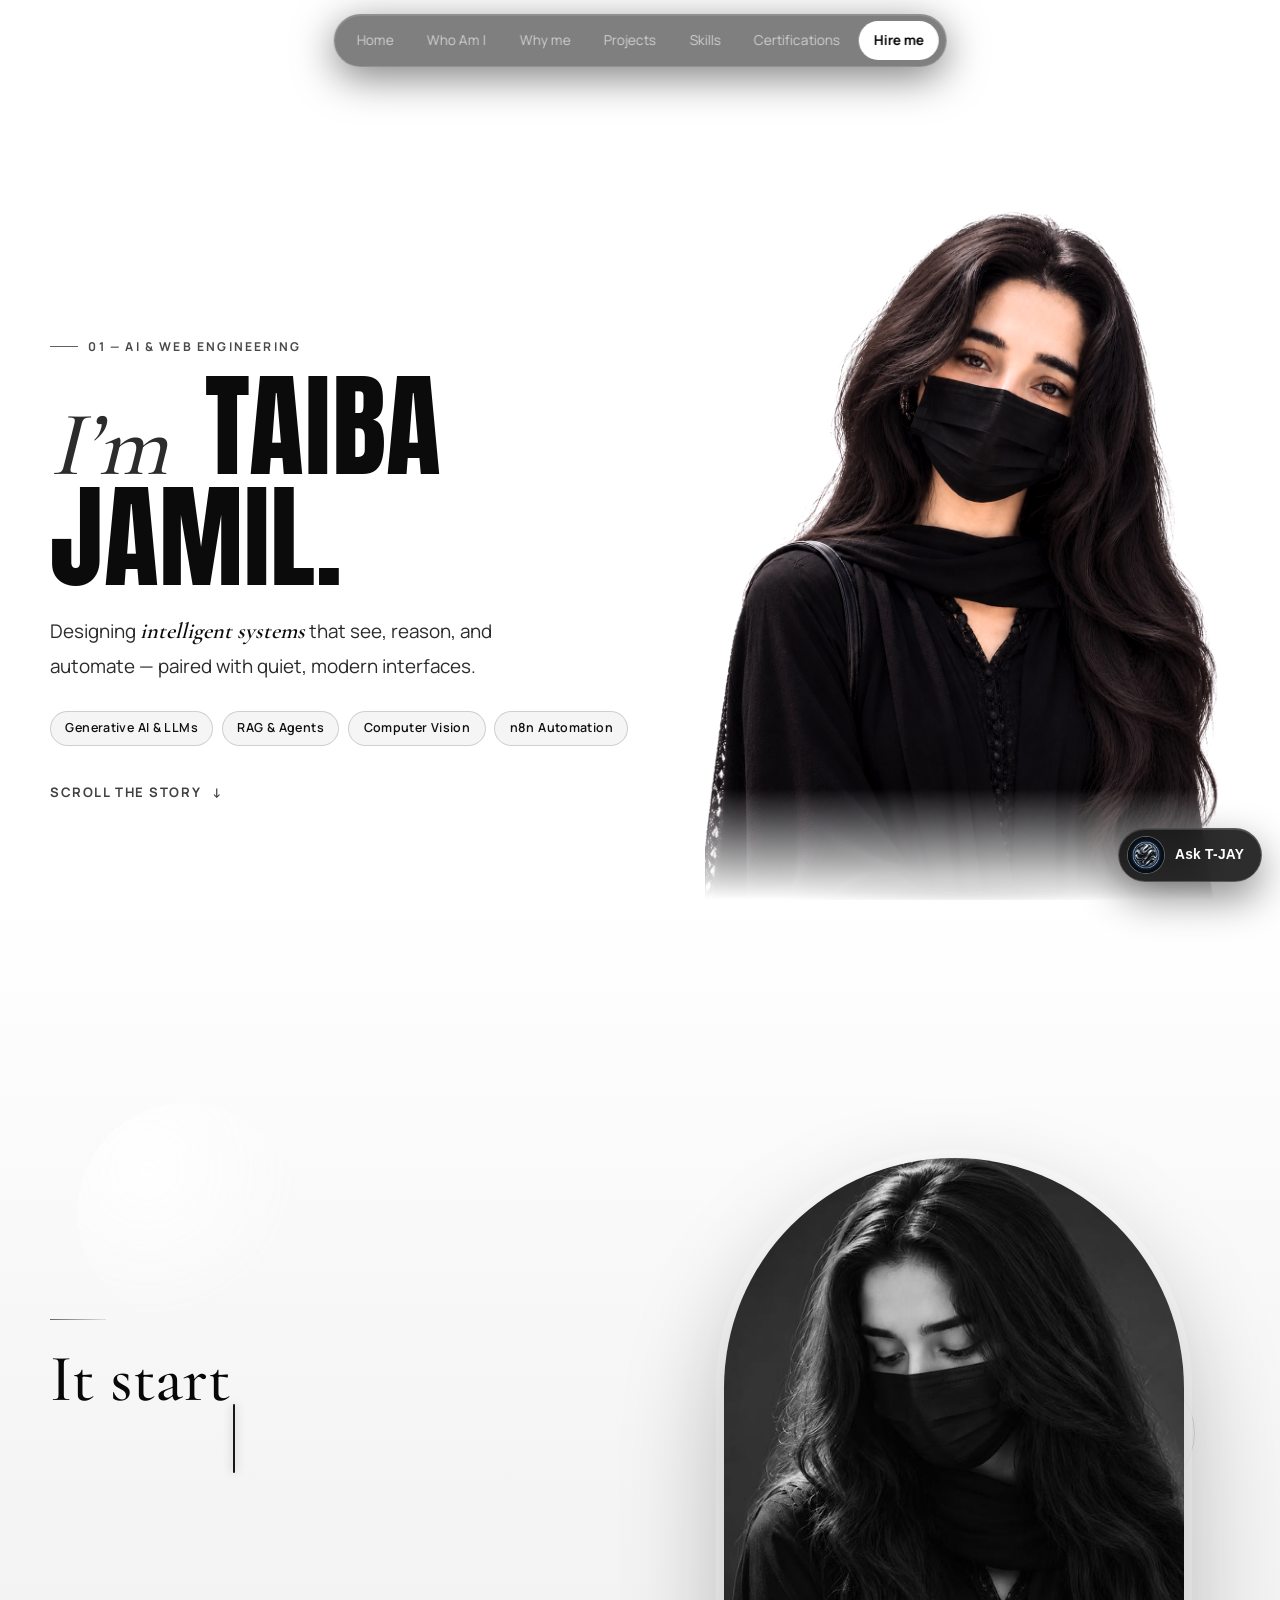
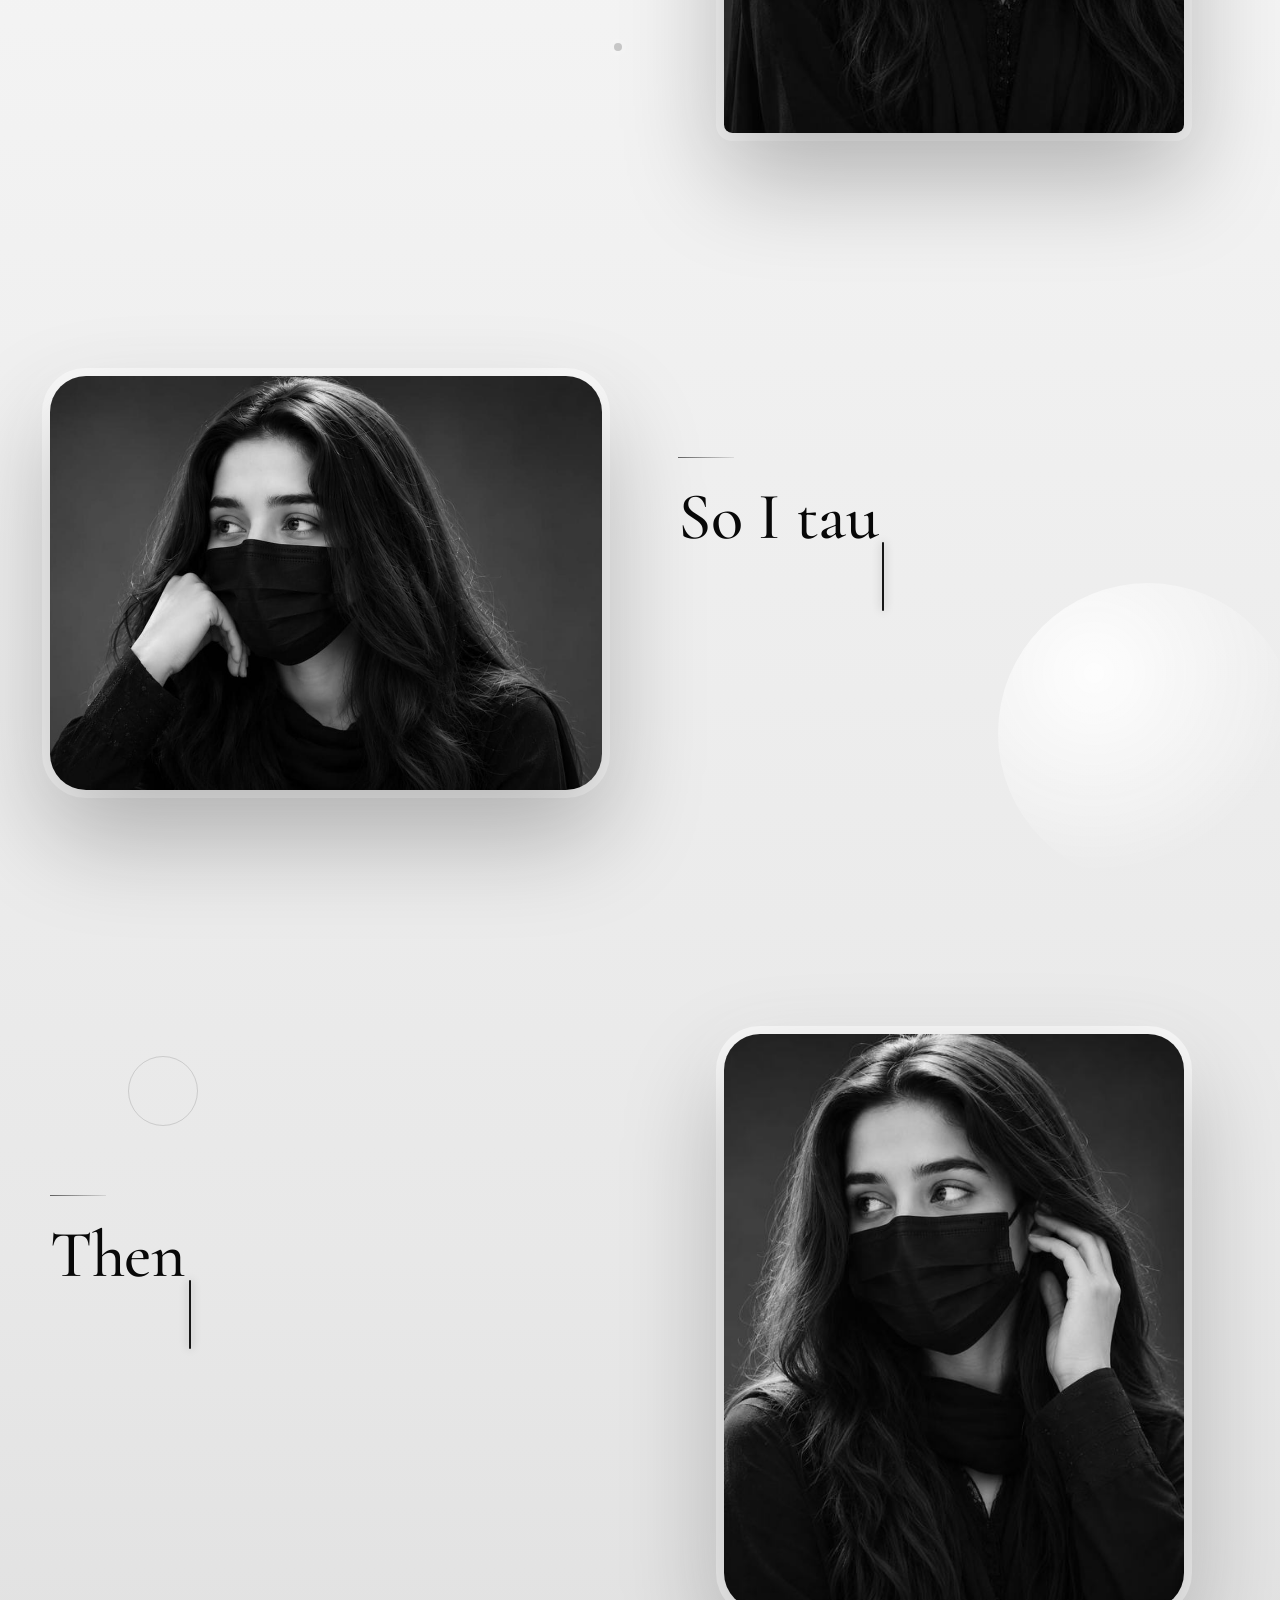
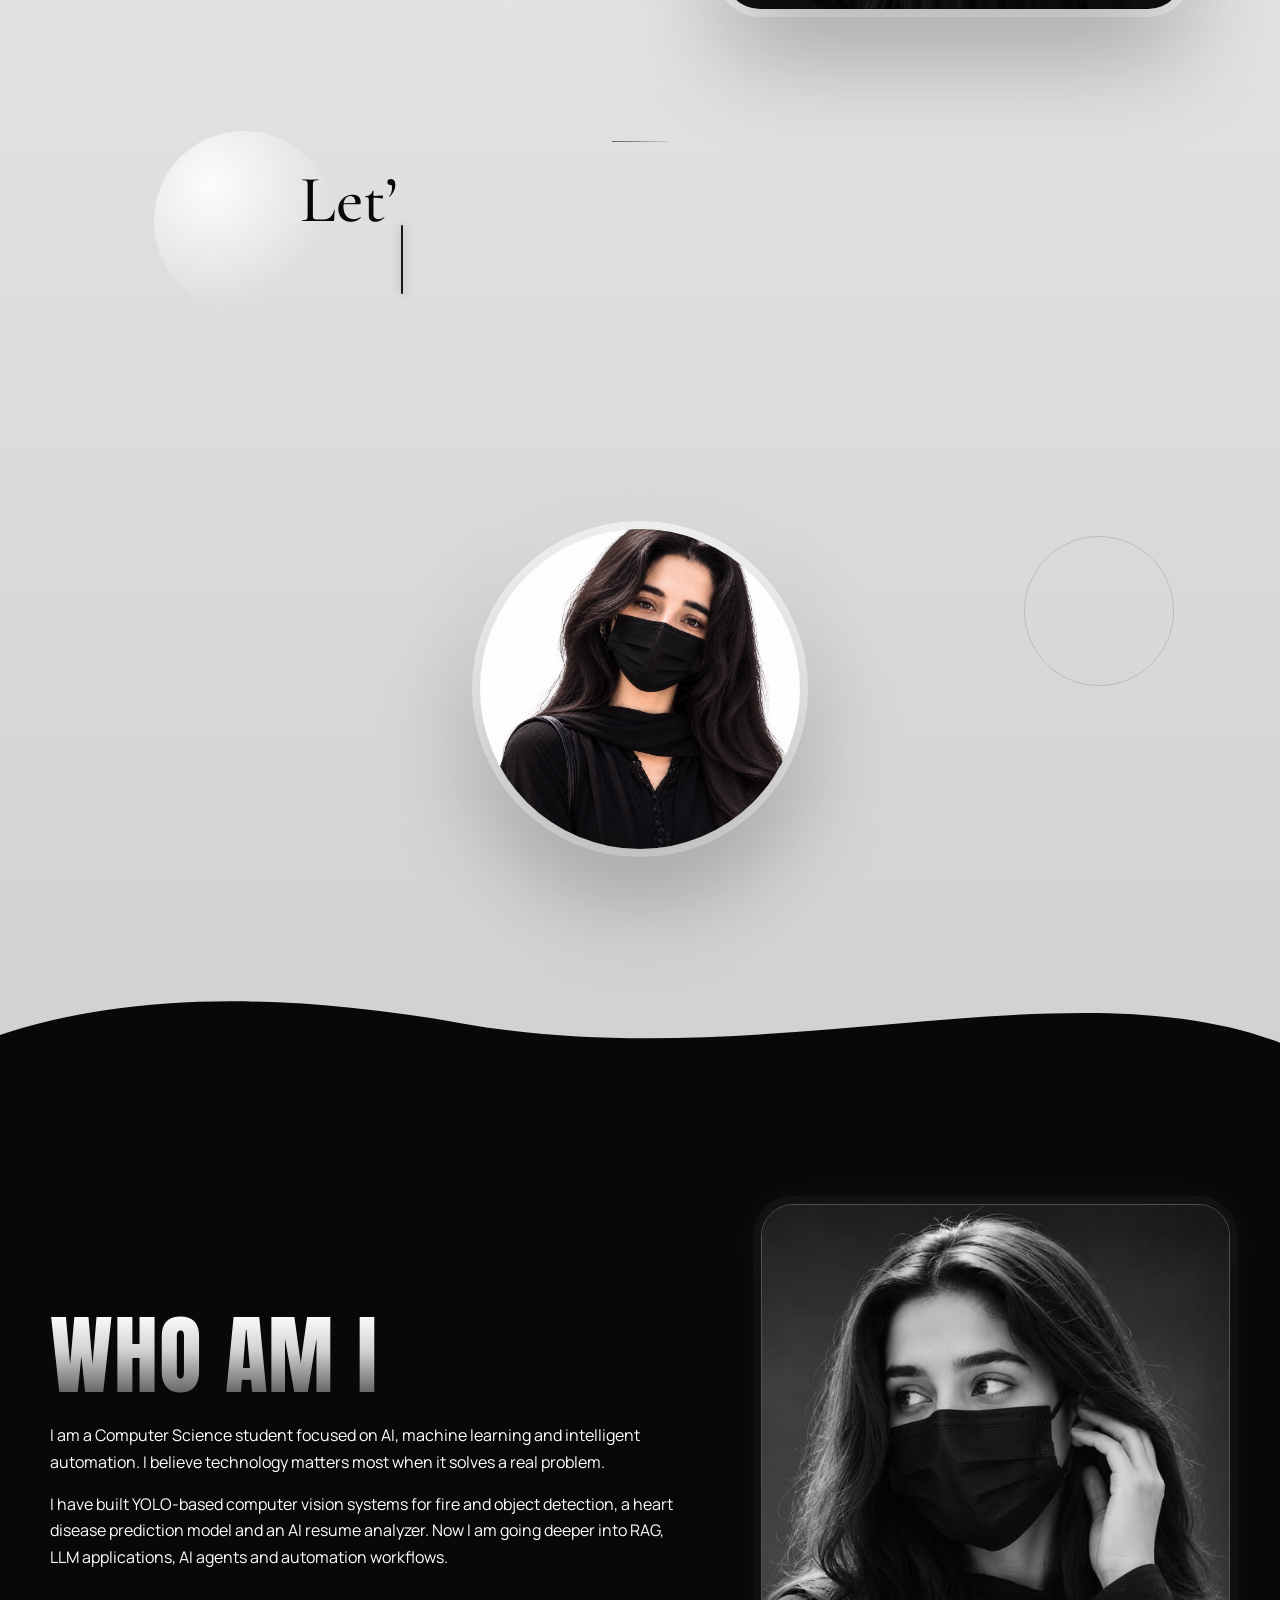
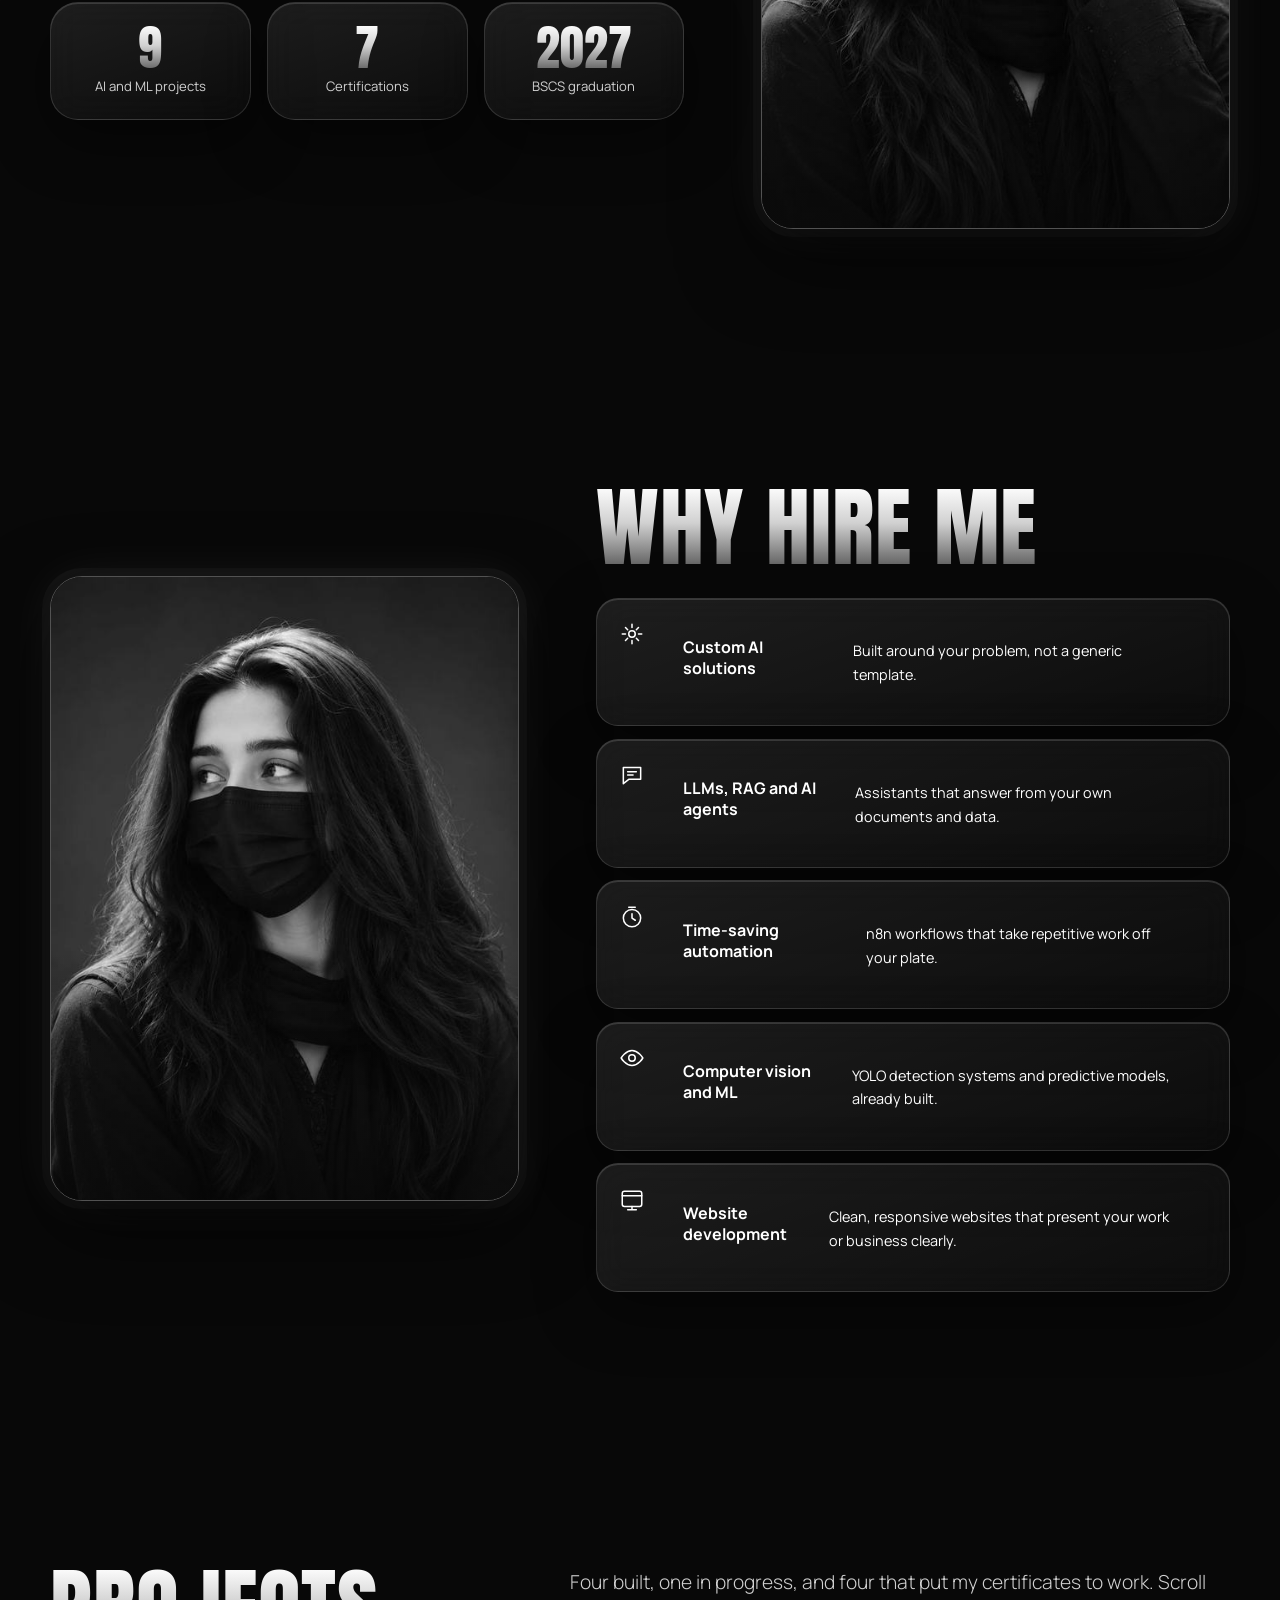
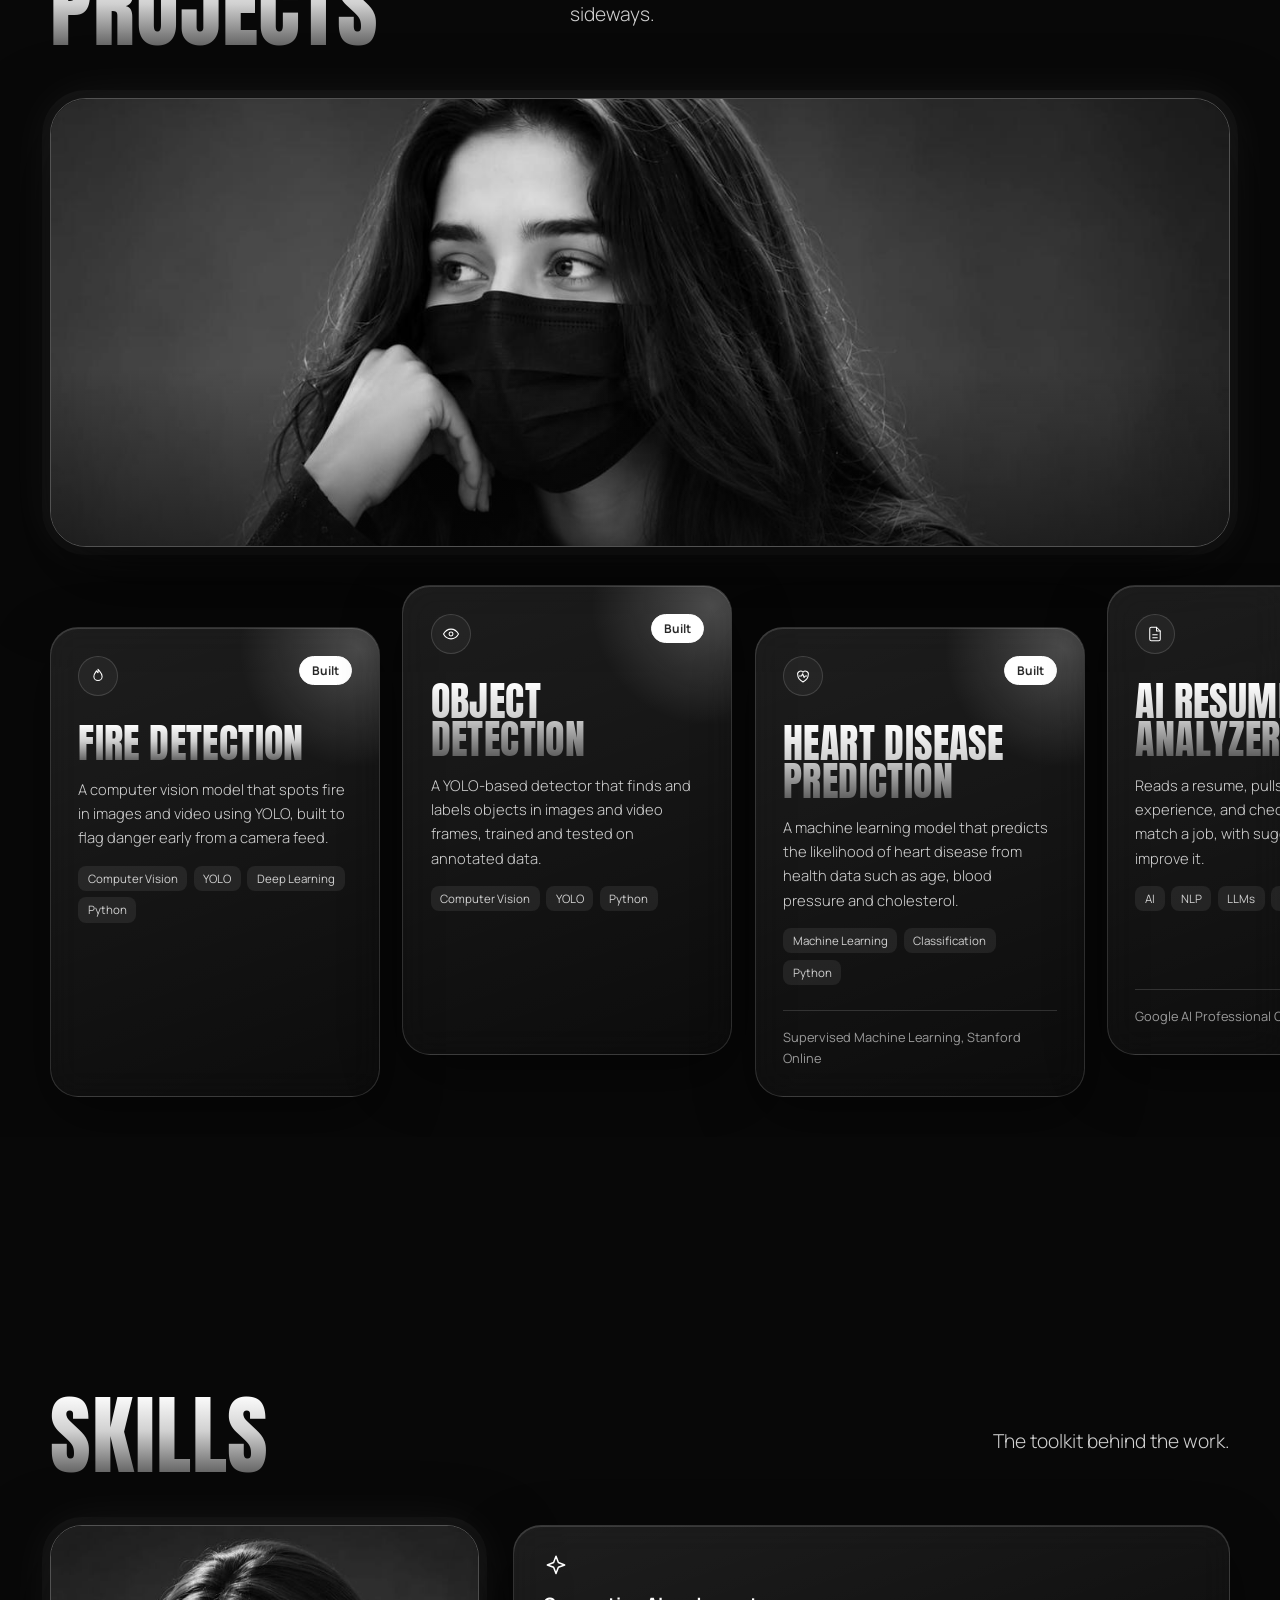
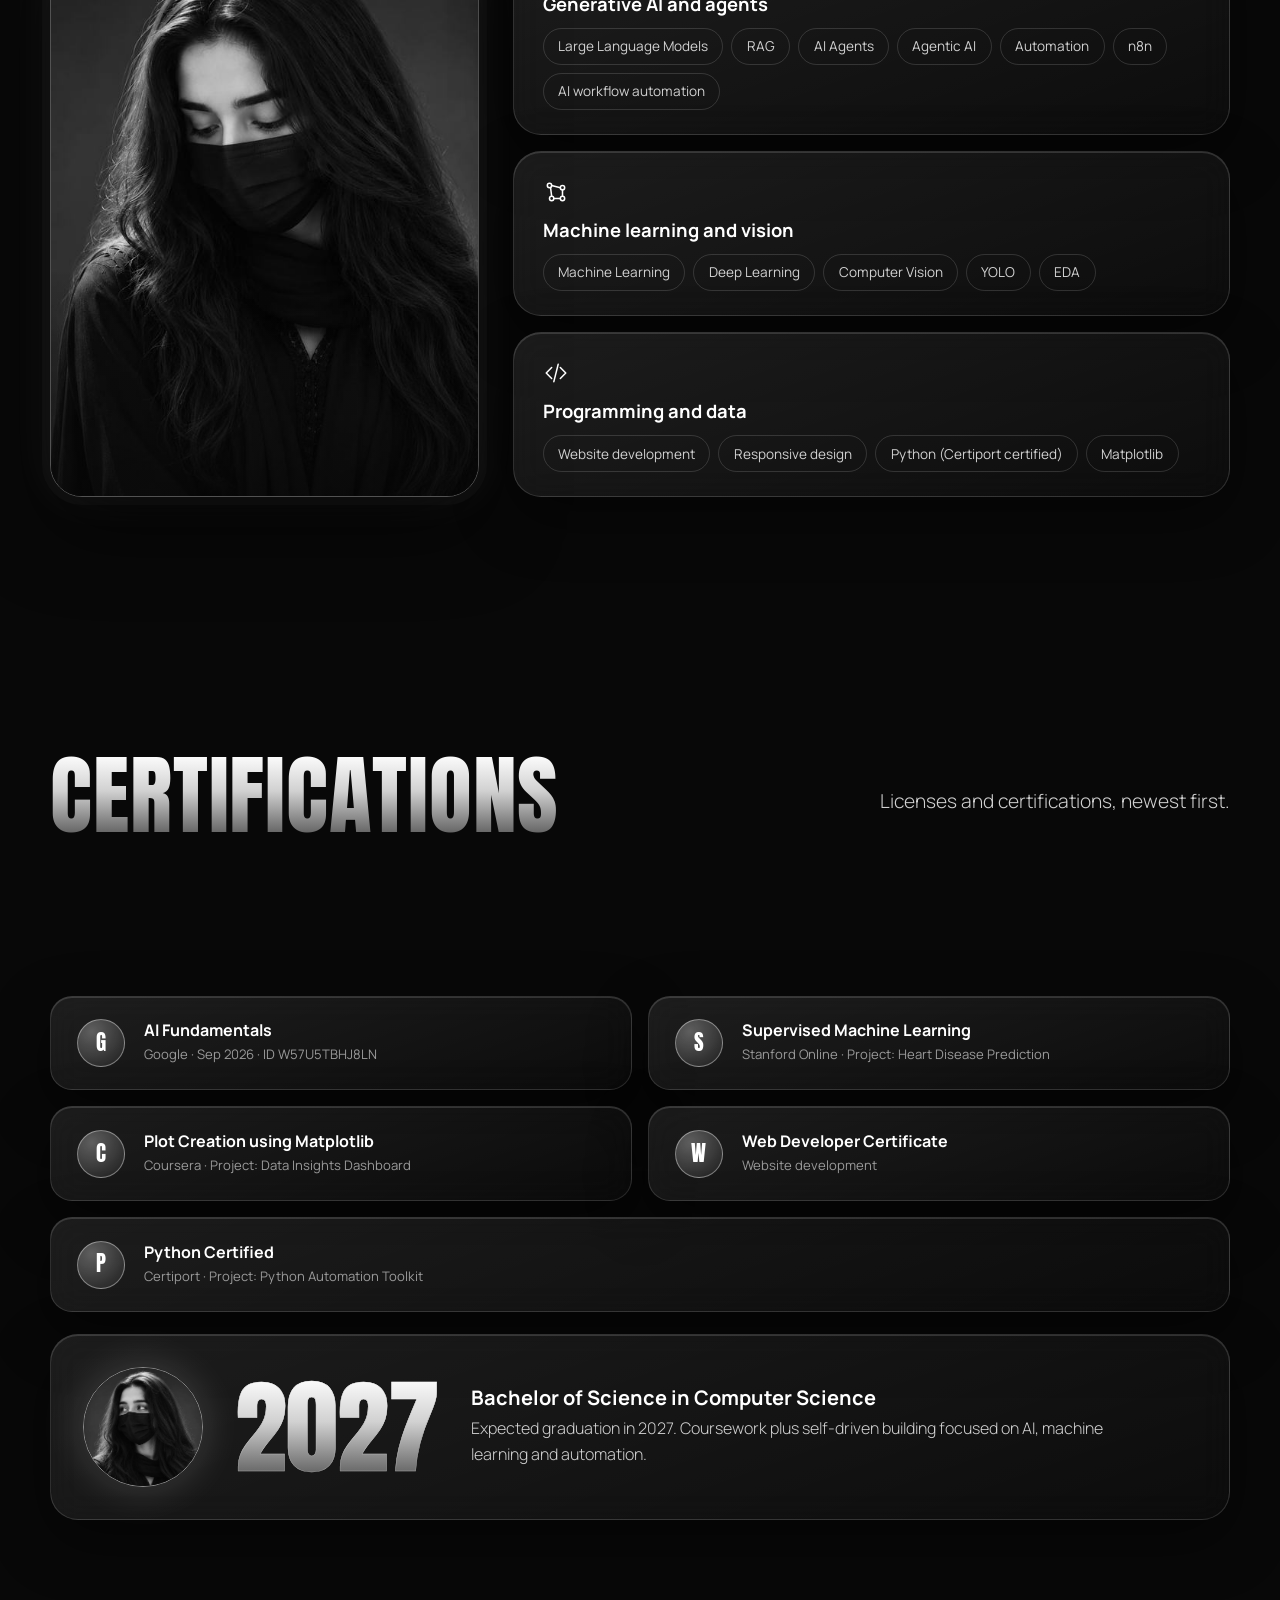
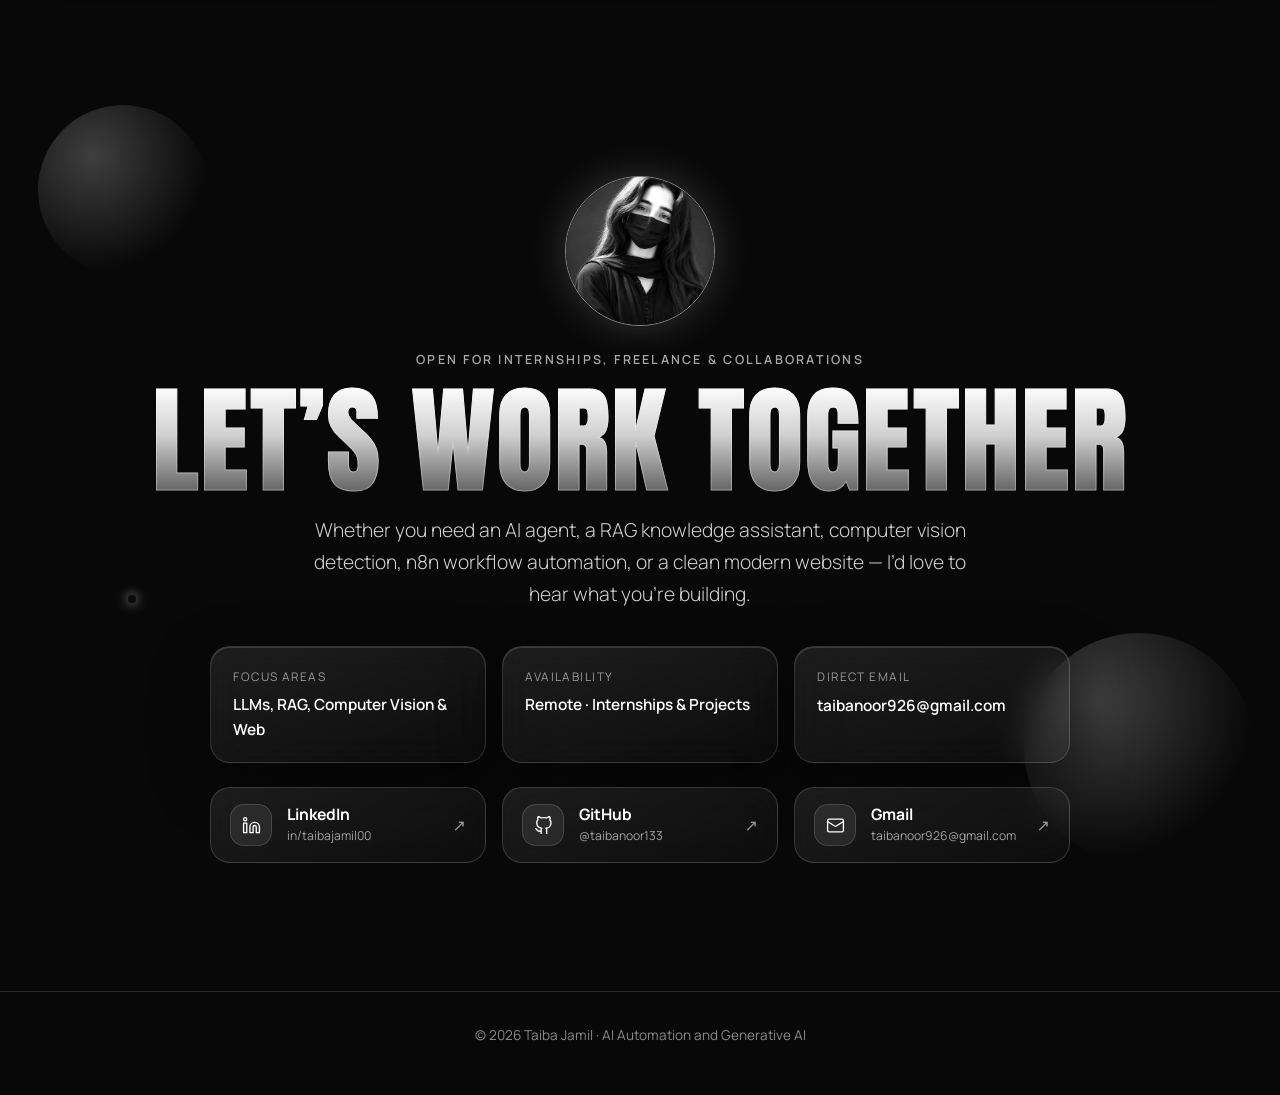
==== index.html @ 0bb98335 "Initial portfolio deploy: static site + T-JAY FastAPI backend" ====
<!DOCTYPE html>
<html lang="en">
<head>
<meta charset="utf-8">
<meta name="viewport" content="width=device-width, initial-scale=1, viewport-fit=cover">
<title>Taiba Jamil — AI Automation &amp; Generative AI Developer</title>
<meta name="description" content="Taiba Jamil — AI automation and generative AI developer. RAG systems, AI agents, computer vision, machine learning and clean, responsive websites.">
<meta name="author" content="Taiba Jamil">
<meta name="robots" content="index,follow,max-image-preview:large">
<meta property="og:type" content="website">
<meta property="og:site_name" content="Taiba Jamil">
<meta property="og:title" content="Taiba Jamil — AI Automation &amp; Generative AI Developer">
<meta property="og:description" content="Taiba Jamil — AI automation and generative AI developer. RAG systems, AI agents, computer vision, machine learning and clean, responsive websites.">
<meta name="twitter:card" content="summary_large_image">
<meta name="twitter:title" content="Taiba Jamil — AI Automation &amp; Generative AI Developer">
<meta name="twitter:description" content="Taiba Jamil — AI automation and generative AI developer. RAG systems, AI agents, computer vision, machine learning and clean, responsive websites.">
<meta name="theme-color" content="#080808">
<link rel="icon" href="assets/images/img-1-bd98dd71.svg">
<noscript></noscript>
  <script type="application/ld+json">{"@context": "https://schema.org", "@type": "Person", "name": "Taiba Jamil", "jobTitle": "AI Automation & Generative AI Developer", "description": "AI automation and generative AI developer building RAG systems, AI agents, computer vision and clean responsive websites.", "knowsAbout": ["Artificial Intelligence", "Generative AI", "Large Language Models", "RAG", "AI Agents", "Machine Learning", "Computer Vision", "YOLO", "Python", "n8n", "Website Development"]}</script>
  <link rel="stylesheet" href="css/styles.css">
</head>
<body>
<a class="skip" href="#top">Skip to content</a>
<div class="progress" id="progress" aria-hidden="true"></div>
<canvas id="waves" aria-hidden="true"></canvas>
<nav aria-label="Main">
  <a href="#top">Home</a>
  <div class="nav-links" id="navLinks">
   <a href="#about">Who Am I</a><a href="#why">Why me</a><a href="#projects">Projects</a><a href="#skills">Skills</a><a href="#certs">Certifications</a>
  </div>
  <a class="hire" href="#contact">Hire me</a>
  <button class="nav-toggle" id="navToggle" type="button" aria-expanded="false" aria-controls="navLinks" aria-label="Open menu"><span></span><span></span></button>
 </nav>
<main id="top">
<header class="hero">
 <div class="wrap hero-grid">
  <div class="hero-copy">
   <span class="hero-kicker">01 — AI &amp; Web Engineering</span>
   <h1 class="hero-title"><span class="hero-italic">I’m</span> Taiba<br>Jamil.</h1>
   <p class="hero-lead">Designing <em>intelligent systems</em> that see, reason, and automate — paired with quiet, modern interfaces.</p>
   <div class="hero-meta" aria-label="Specialties">
    <span>Generative AI &amp; LLMs</span>
    <span>RAG &amp; Agents</span>
    <span>Computer Vision</span>
    <span>n8n Automation</span>
   </div>
   <a class="hero-scroll" href="#story"><span>Scroll the story</span><i>↓</i></a>
  </div>
  <figure class="portrait"><img src="assets/images/hero-portrait.jpg" alt="Portrait of Taiba Jamil" width="1086" height="1448"></figure>
 </div>
</header>

<section id="story" aria-label="My story">
  <svg class="wv b" viewBox="0 0 1440 120" preserveAspectRatio="none" aria-hidden="true"><path d="M0 0H1440V36C1200 120 860 0 520 56 300 92 130 84 0 44Z" fill="#080808"/></svg>
 <div class="floats" aria-hidden="true"><i class="fl o" style="width:220px;height:220px;top:6%;left:6%;--d:26s;--x:40px;--y:-60px"></i><i class="fl r" style="width:120px;height:120px;top:14%;left:84%;--d:30s;--x:-30px;--y:50px"></i><i class="fl p" style="width:8px;height:8px;top:22%;left:48%;--d:18s;--x:20px;--y:-30px"></i><i class="fl o" style="width:300px;height:300px;top:38%;left:78%;--d:32s;--x:-50px;--y:40px"></i><i class="fl r" style="width:70px;height:70px;top:52%;left:10%;--d:24s;--x:40px;--y:-40px"></i><i class="fl p" style="width:10px;height:10px;top:60%;left:60%;--d:20s;--x:-20px;--y:30px"></i><i class="fl o" style="width:180px;height:180px;top:72%;left:12%;--d:28s;--x:30px;--y:-50px"></i><i class="fl r" style="width:150px;height:150px;top:84%;left:80%;--d:34s;--x:-40px;--y:-30px"></i><i class="fl p" style="width:7px;height:7px;top:90%;left:40%;--d:16s;--x:30px;--y:-20px"></i></div>
 <div class="wrap">
  <div class="chap" data-chap><div><p class="type l1">It started with a simple idea.</p><p class="type l2">Technology matters most when it solves a real problem.</p></div><figure class="sfig arch"><img src="assets/images/img-3-73407b56.jpg" alt="Taiba Jamil, black and white portrait, eyes lowered" loading="lazy"></figure></div>
  <div class="chap rev" data-chap><div><p class="type l1">So I taught machines to see.</p><p class="type l2">YOLO models that spot fire and objects in images and video.</p></div><figure class="sfig land"><img src="assets/images/img-4-7a252056.jpg" alt="Taiba Jamil, black and white portrait, resting her chin on her hand" loading="lazy"></figure></div>
  <div class="chap" data-chap><div><p class="type l1">Then I taught them to understand.</p><p class="type l2">A heart disease predictor, a resume analyzer, and now RAG, AI agents and n8n automation.</p></div><figure class="sfig"><img src="assets/images/img-5-b69c6723.jpg" alt="Taiba Jamil, black and white portrait, glancing sideways" loading="lazy"></figure></div>
  <div class="chap center" data-chap><div><p class="type l1">Let’s build something real.</p><p class="type l2">AI systems, and the websites that bring them to life.</p><a class="sbtn late" href="#contact">Hire me</a></div><figure class="sfig rnd"><img src="assets/images/hero-portrait.jpg" alt="Taiba Jamil" loading="lazy"></figure></div>
 </div>
</section>

<section id="about"><div class="wrap split">
 <div>
  <h2>Who Am I</h2>
  <p style="margin-top:1.6rem">I am a Computer Science student focused on AI, machine learning and intelligent automation. I believe technology matters most when it solves a real problem.</p>
  <p>I have built YOLO-based computer vision systems for fire and object detection, a heart disease prediction model and an AI resume analyzer. Now I am going deeper into RAG, LLM applications, AI agents and automation workflows.</p>
  <div class="stats">
   <div class="glass stat"><b>9</b><span>AI and ML projects</span></div>
   <div class="glass stat"><b>7</b><span>Certifications</span></div>
   <div class="glass stat"><b>2027</b><span>BSCS graduation</span></div>
  </div>
 </div>
 <figure class="shot"><img src="assets/images/img-5-b69c6723.jpg" alt="Taiba Jamil, black and white portrait, glancing sideways" loading="lazy"></figure>
</div></section>

<section id="why"><div class="wrap split flip">
 <figure class="shot"><img src="assets/images/img-6-a191d0ff.jpg" alt="Taiba Jamil, black and white portrait, looking to the side" loading="lazy"></figure>
 <div>
  <h2>Why hire me</h2>
  <div class="why" style="margin-top:1.8rem">
   <div class="glass"><svg viewBox="0 0 24 24"><path d="M12 3v3M12 18v3M3 12h3M18 12h3M6 6l2 2M16 16l2 2M18 6l-2 2M8 16l-2 2"/><circle cx="12" cy="12" r="3"/></svg><div><h3>Custom AI solutions</h3><p>Built around your problem, not a generic template.</p></div></div>
   <div class="glass"><svg viewBox="0 0 24 24"><path d="M4 5h16v11H9l-5 4z"/><path d="M8 9h8M8 12h5"/></svg><div><h3>LLMs, RAG and AI agents</h3><p>Assistants that answer from your own documents and data.</p></div></div>
   <div class="glass"><svg viewBox="0 0 24 24"><circle cx="12" cy="13" r="8"/><path d="M12 9v4l3 2M9 3h6"/></svg><div><h3>Time-saving automation</h3><p>n8n workflows that take repetitive work off your plate.</p></div></div>
   <div class="glass"><svg viewBox="0 0 24 24"><path d="M2 12s4-7 10-7 10 7 10 7-4 7-10 7S2 12 2 12z"/><circle cx="12" cy="12" r="3"/></svg><div><h3>Computer vision and ML</h3><p>YOLO detection systems and predictive models, already built.</p></div></div>
   <div class="glass"><svg viewBox="0 0 24 24"><rect x="3" y="4" width="18" height="14" rx="2"/><path d="M3 8h18M8 21h8M12 18v3"/></svg><div><h3>Website development</h3><p>Clean, responsive websites that present your work or business clearly.</p></div></div>
  </div>
 </div>
</div></section>

<section id="projects">
 <div class="wrap head"><h2>Projects</h2><p class="lede">Four built, one in progress, and four that put my certificates to work. Scroll sideways.</p></div>
 <figure class="shot wide"><img src="assets/images/img-4-7a252056.jpg" alt="Taiba Jamil, black and white portrait, resting her chin on her hand" loading="lazy"></figure>
 <div class="rail" tabindex="0" aria-label="Projects, scroll horizontally">
  <article class="card glass"><div class="card-top"><span class="card-ico"><svg viewBox="0 0 24 24"><path d="M12 3c3 4 5.5 5.8 5.5 9.5a5.5 5.5 0 0 1-11 0C6.5 9 9 7 10 5c.3 1.4 1 2.2 2 2.5.4-2.2 0-4.5 0-4.5z"/></svg></span><span class="pill on">Built</span></div><h3>Fire Detection</h3><p>A computer vision model that spots fire in images and video using YOLO, built to flag danger early from a camera feed.</p><div class="tags"><span>Computer Vision</span><span>YOLO</span><span>Deep Learning</span><span>Python</span></div></article>
  <article class="card glass"><div class="card-top"><span class="card-ico"><svg viewBox="0 0 24 24"><path d="M2 12s3.6-6.5 10-6.5S22 12 22 12s-3.6 6.5-10 6.5S2 12 2 12z"/><circle cx="12" cy="12" r="2.6"/></svg></span><span class="pill on">Built</span></div><h3>Object Detection</h3><p>A YOLO-based detector that finds and labels objects in images and video frames, trained and tested on annotated data.</p><div class="tags"><span>Computer Vision</span><span>YOLO</span><span>Python</span></div></article>
  <article class="card glass"><div class="card-top"><span class="card-ico"><svg viewBox="0 0 24 24"><path d="M12 20s-7-4.4-7-9.4A4 4 0 0 1 12 7a4 4 0 0 1 7 3.6c0 5-7 9.4-7 9.4z"/><path d="M7 12h3l1.5-3 2 5 1.5-2h2"/></svg></span><span class="pill on">Built</span></div><h3>Heart Disease Prediction</h3><p>A machine learning model that predicts the likelihood of heart disease from health data such as age, blood pressure and cholesterol.</p><div class="tags"><span>Machine Learning</span><span>Classification</span><span>Python</span></div><div class="cert">Supervised Machine Learning, Stanford Online</div></article>
  <article class="card glass"><div class="card-top"><span class="card-ico"><svg viewBox="0 0 24 24"><path d="M14 3H7a2 2 0 0 0-2 2v14a2 2 0 0 0 2 2h10a2 2 0 0 0 2-2V8z"/><path d="M14 3v5h5M9 13h6M9 17h6"/></svg></span><span class="pill on">Built</span></div><h3>AI Resume Analyzer</h3><p>Reads a resume, pulls out skills and experience, and checks how well they match a job, with suggestions to improve it.</p><div class="tags"><span>AI</span><span>NLP</span><span>LLMs</span><span>Python</span></div><div class="cert">Google AI Professional Certificate</div></article>
  <article class="card glass"><div class="card-top"><span class="card-ico"><svg viewBox="0 0 24 24"><ellipse cx="12" cy="6" rx="7" ry="2.8"/><path d="M5 6v6c0 1.6 3.1 2.8 7 2.8s7-1.2 7-2.8V6"/><path d="M5 12v6c0 1.6 3.1 2.8 7 2.8s7-1.2 7-2.8v-6"/></svg></span><span class="pill">In progress</span></div><h3>RAG-Based Assistant</h3><p>Answers questions from a set of documents by retrieving the relevant passages first, then letting an LLM respond with that context.</p><div class="tags"><span>RAG</span><span>LLMs</span><span>Python</span></div></article>
  <article class="card glass"><div class="card-top"><span class="card-ico"><svg viewBox="0 0 24 24"><rect x="3" y="3" width="6" height="6" rx="1.6"/><rect x="15" y="15" width="6" height="6" rx="1.6"/><path d="M9 6h5a3 3 0 0 1 3 3v6"/></svg></span><span class="pill">Certificate project</span></div><h3>Lead and Email Triage</h3><p>An n8n workflow that reads incoming messages, asks an LLM to classify and summarize them, then routes each to a sheet, a reply draft or an alert.</p><div class="tags"><span>n8n</span><span>LLMs</span><span>Automation</span></div><div class="cert">Workflow with n8n, LearnKartS</div></article>
  <article class="card glass"><div class="card-top"><span class="card-ico"><svg viewBox="0 0 24 24"><path d="M4 20V10M10 20V4M16 20v-7M22 20H2"/></svg></span><span class="pill">Certificate project</span></div><h3>Data Insights Dashboard</h3><p>Exploratory analysis of a public dataset with clean Matplotlib charts: trends, distributions and comparisons, each with a one-line takeaway.</p><div class="tags"><span>Matplotlib</span><span>EDA</span><span>Python</span></div><div class="cert">Plot Creation using Matplotlib, Coursera</div></article>
  <article class="card glass"><div class="card-top"><span class="card-ico"><svg viewBox="0 0 24 24"><path d="M20 12a8 8 0 0 1-8 8H6l-4 3V12a8 8 0 0 1 8-8h2a8 8 0 0 1 8 8z"/><path d="M9 11h.01M12.5 11h.01M16 11h.01"/></svg></span><span class="pill">Certificate project</span></div><h3>Smart FAQ Chatbot</h3><p>Answers common questions for a small business from its own FAQ content, with a fallback when it does not know the answer.</p><div class="tags"><span>Chatbot</span><span>NLP</span></div><div class="cert">AI Fundamentals, Google</div></article>
  <article class="card glass"><div class="card-top"><span class="card-ico"><svg viewBox="0 0 24 24"><rect x="3" y="4" width="18" height="16" rx="2"/><path d="M7 9.5l3 3-3 3M13 15h4"/></svg></span><span class="pill">Certificate project</span></div><h3>Python Automation Toolkit</h3><p>Python scripts that clean files, merge spreadsheets and generate reports, so routine data chores run with one command.</p><div class="tags"><span>Python</span><span>Automation</span><span>Data</span></div><div class="cert">Python Certified, Certiport</div></article>
 </div>
</section>

<section id="skills"><div class="wrap">
 <div class="head"><h2>Skills</h2><p class="lede">The toolkit behind the work.</p></div>
 <div class="split skillsplit">
 <figure class="shot"><img src="assets/images/img-3-73407b56.jpg" alt="Taiba Jamil, black and white portrait, eyes lowered" loading="lazy"></figure>
 <div class="skills">
  <div class="glass skill"><svg class="ico" viewBox="0 0 24 24"><path d="M12 3l2.2 5.8L20 11l-5.8 2.2L12 19l-2.2-5.8L4 11l5.8-2.2z"/></svg><h3>Generative AI and agents</h3><ul><li>Large Language Models</li><li>RAG</li><li>AI Agents</li><li>Agentic AI</li><li>Automation</li><li>n8n</li><li>AI workflow automation</li></ul></div>
  <div class="glass skill"><svg class="ico" viewBox="0 0 24 24"><circle cx="6" cy="6" r="2"/><circle cx="18" cy="8" r="2"/><circle cx="8" cy="18" r="2"/><circle cx="18" cy="18" r="2"/><path d="M8 6l8 2M7 8l1 8M10 18h6M18 10v6"/></svg><h3>Machine learning and vision</h3><ul><li>Machine Learning</li><li>Deep Learning</li><li>Computer Vision</li><li>YOLO</li><li>EDA</li></ul></div>
  <div class="glass skill"><svg class="ico" viewBox="0 0 24 24"><path d="M8 7l-5 5 5 5M16 7l5 5-5 5M14 4l-4 16"/></svg><h3>Programming and data</h3><ul><li>Website development</li><li>Responsive design</li><li>Python (Certiport certified)</li><li>Matplotlib</li></ul></div>
 </div>
 </div>
</div></section>

<section id="certs"><div class="wrap">
 <div class="head"><h2>Certifications</h2><p class="lede">Licenses and certifications, newest first.</p></div>
 <div class="certs">
  <div class="glass cert-i"><div class="mono">L</div><div><h3>Workflow with n8n</h3><p>LearnKartS · Oct 2026 · Project: Lead and Email Triage</p></div></div>
  <div class="glass cert-i"><div class="mono">G</div><div><h3>Google AI Professional Certificate</h3><p>Google · Sep 2026 · ID KAZ12HA5EOEK</p></div></div>
  <div class="glass cert-i"><div class="mono">G</div><div><h3>AI Fundamentals</h3><p>Google · Sep 2026 · ID W57U5TBHJ8LN</p></div></div>
  <div class="glass cert-i"><div class="mono">S</div><div><h3>Supervised Machine Learning</h3><p>Stanford Online · Project: Heart Disease Prediction</p></div></div>
  <div class="glass cert-i"><div class="mono">C</div><div><h3>Plot Creation using Matplotlib</h3><p>Coursera · Project: Data Insights Dashboard</p></div></div>
  <div class="glass cert-i"><div class="mono">W</div><div><h3>Web Developer Certificate</h3><p>Website development</p></div></div>
  <div class="glass cert-i"><div class="mono">P</div><div><h3>Python Certified</h3><p>Certiport · Project: Python Automation Toolkit</p></div></div>
 </div>
 <div class="glass edu"><img class="round" src="assets/images/img-6-a191d0ff.jpg" alt="" loading="lazy"><div class="yr">2027</div><div><h3>Bachelor of Science in Computer Science</h3><p>Expected graduation in 2027. Coursework plus self-driven building focused on AI, machine learning and automation.</p></div></div>
</div></section>

<section id="contact" class="contact"><div class="floats" aria-hidden="true"><i class="fl o" style="width:170px;height:170px;top:6%;left:3%;--d:26s;--x:30px;--y:-40px"></i><i class="fl r" style="width:90px;height:90px;top:18%;left:88%;--d:30s;--x:-25px;--y:35px"></i><i class="fl p" style="width:8px;height:8px;top:58%;left:10%;--d:18s;--x:20px;--y:-30px"></i><i class="fl o" style="width:230px;height:230px;top:62%;left:80%;--d:32s;--x:-40px;--y:30px"></i></div><div class="wrap">
 <img class="round big-round" src="assets/images/img-2-4e7dba6b.jpg" alt="Taiba Jamil" loading="lazy">
 <p class="contact-kicker">Open for internships, freelance &amp; collaborations</p>
 <h2>Let’s work together</h2>
 <p class="lede">Whether you need an AI agent, a RAG knowledge assistant, computer vision detection, n8n workflow automation, or a clean modern website — I’d love to hear what you’re building.</p>
 <div class="work-grid">
  <div class="glass work-card"><span>Focus Areas</span><strong>LLMs, RAG, Computer Vision &amp; Web</strong></div>
  <div class="glass work-card"><span>Availability</span><strong>Remote · Internships &amp; Projects</strong></div>
  <div class="glass work-card"><span>Direct Email</span><a href="mailto:taibanoor926@gmail.com"><strong>taibanoor926@gmail.com</strong></a></div>
 </div>
 <div class="btns contact-btns">
  <a class="social-btn li" data-link="linkedin" href="https://www.linkedin.com/in/taibajamil00" target="_blank" rel="noopener noreferrer">
   <span class="s-ico"><svg viewBox="0 0 24 24" aria-hidden="true"><path d="M16 8a6 6 0 0 1 6 6v7h-4v-7a2 2 0 0 0-4 0v7h-4v-7a6 6 0 0 1 6-6z"/><rect x="2" y="9" width="4" height="12"/><circle cx="4" cy="4" r="2"/></svg></span>
   <span class="s-txt"><strong>LinkedIn</strong><small>in/taibajamil00</small></span>
   <span class="s-arr" aria-hidden="true">↗</span>
  </a>
  <a class="social-btn gh" data-link="github" href="https://github.com/taibanoor133" target="_blank" rel="noopener noreferrer">
   <span class="s-ico"><svg viewBox="0 0 24 24" aria-hidden="true"><path d="M9 19c-5 1.5-5-2.5-7-3m14 6v-3.87a3.37 3.37 0 0 0-.94-2.61c3.14-.35 6.44-1.54 6.44-7A5.44 5.44 0 0 0 20 4.77 5.07 5.07 0 0 0 19.91 1S18.73.65 16 2.48a13.38 13.38 0 0 0-7 0C6.27.65 5.09 1 5.09 1A5.07 5.07 0 0 0 5 4.77a5.44 5.44 0 0 0-1.5 3.78c0 5.42 3.3 6.61 6.44 7A3.37 3.37 0 0 0 9 18.13V22"/></svg></span>
   <span class="s-txt"><strong>GitHub</strong><small>@taibanoor133</small></span>
   <span class="s-arr" aria-hidden="true">↗</span>
  </a>
  <a class="social-btn gm" data-link="email" href="mailto:taibanoor926@gmail.com">
   <span class="s-ico"><svg viewBox="0 0 24 24" aria-hidden="true"><rect x="2" y="4" width="20" height="16" rx="2"/><path d="m22 7-8.97 5.7a1.94 1.94 0 0 1-2.06 0L2 7"/></svg></span>
   <span class="s-txt"><strong>Gmail</strong><small>taibanoor926@gmail.com</small></span>
   <span class="s-arr" aria-hidden="true">↗</span>
  </a>
 </div>
 <p class="contact-note" hidden>Links coming soon — add them in the LINKS config near the end of this file.</p>
</div></section>
</main>
<div class="tjay" id="tjay">
 <button class="tjay-fab" id="tjayToggle" type="button" aria-expanded="false" aria-controls="tjayPanel" aria-label="Chat with T-JAY, Taiba Jamil's AI Portfolio Assistant">
  <span class="tjay-badge"><img src="assets/images/tjay-avatar.jpg" alt="T-JAY" width="38" height="38"></span>
  <span class="tjay-fab-txt">Ask T-JAY</span>
 </button>
 <section class="tjay-panel" id="tjayPanel" aria-label="T-JAY AI Portfolio Assistant" hidden>
  <header class="tjay-head">
   <div class="tjay-id">
    <div class="tjay-avatar"><img src="assets/images/tjay-avatar.jpg" alt="T-JAY" width="38" height="38"></div>
    <div>
     <h3>T-JAY</h3>
     <p>Your AI Portfolio Companion · <span class="tjay-status"><i></i>Online</span></p>
    </div>
   </div>
   <button class="tjay-close" id="tjayClose" type="button" aria-label="Close T-JAY chat">×</button>
  </header>
  <div class="tjay-body" id="tjayBody">
   <div class="tjay-msg bot">
    <p><strong>Hello! Welcome to Taiba Jamil’s digital space.</strong></p>
    <p>I’m T-JAY, her AI-powered portfolio assistant.</p>
    <p>Curious about AI automation, intelligent systems, LLMs, RAG, or web development? You’re in the right place.</p>
    <p>Let’s explore ideas, technology, and possibilities. What would you like to know?</p>
   </div>
   <div class="tjay-prompts" id="tjayPrompts" aria-label="Suggested questions">
    <span class="tjay-prompts-lbl">Suggested questions</span>
    <button type="button" data-q="Tell me about Taiba.">Tell me about Taiba.</button>
    <button type="button" data-q="Explore her AI projects.">Explore her AI projects.</button>
    <button type="button" data-q="What technologies does she work with?">What technologies does she work with?</button>
    <button type="button" data-q="Is she open to internships?">Is she open to internships?</button>
   </div>
  </div>
  <form class="tjay-form" id="tjayForm">
   <input id="tjayInput" type="text" placeholder="Ask T-JAY anything about Taiba..." autocomplete="off" aria-label="Message T-JAY">
   <button type="submit" aria-label="Send message">↑</button>
  </form>
  <footer class="tjay-foot">Beyond Conversations. Into Intelligent Solutions.</footer>
 </section>
</div>
<button class="to-top" id="toTop" type="button" aria-label="Back to top">↑</button>
<footer>© 2026 Taiba Jamil · AI Automation and Generative AI</footer>
  <script src="js/main.js"></script>
</body>
</html>
---- css/styles.css ----
/* Embedded fonts — Google Fonts (Open Font License) */
@font-face{font-family:'Anton';font-style:normal;font-weight:400;font-display:swap;src:url('../assets/fonts/font-1-0f2e461b.woff2') format('woff2')}
@font-face{font-family:'Cormorant Garamond';font-style:normal;font-weight:500 600;font-display:swap;src:url('../assets/fonts/font-2-5a0fdd6f.woff2') format('woff2')}
@font-face{font-family:'Manrope';font-style:normal;font-weight:300 700;font-display:swap;src:url('../assets/fonts/font-3-c000b072.woff2') format('woff2')}
:root{--black:#080808;--char:#171717;--grey:#D1D1D1;--white:#FFFFFF;--line:rgba(255,255,255,.14);--glass:rgba(255,255,255,.05);
--chrome:linear-gradient(180deg,#fff 0%,#D1D1D1 45%,#5b5b5b 100%);
--disp:'Anton','Oswald','Arial Narrow',Impact,sans-serif;--body:'Manrope',system-ui,-apple-system,'Segoe UI',sans-serif;
color-scheme:dark;box-sizing:border-box;padding-top:env(safe-area-inset-top,0px);padding-bottom:env(safe-area-inset-bottom,0px)}
*,*::before,*::after{box-sizing:inherit}
html{scroll-behavior:smooth;scroll-padding-top:90px;height:auto}
body{margin:0;background:var(--black);color:var(--white);font-family:var(--body);font-weight:400;line-height:1.65;overflow-x:hidden}
canvas#waves{position:fixed;inset:0;width:100%;height:100%;z-index:0;pointer-events:none}
main,footer{position:relative;z-index:1}
a{color:inherit;text-decoration:none}
:focus-visible{outline:2px solid var(--grey);outline-offset:3px;border-radius:8px}
.wrap{width:min(1180px,100% - 2.5rem);margin-inline:auto}
section{padding:clamp(4.5rem,10vw,8rem) 0}
h1,h2,h3{font-family:var(--disp);font-weight:400;margin:0;line-height:.95;letter-spacing:.01em;text-transform:uppercase}
h2{font-size:clamp(2.6rem,7vw,5.5rem);background:var(--chrome);-webkit-background-clip:text;background-clip:text;color:transparent}
.lede{color:var(--grey);font-size:clamp(1rem,1.6vw,1.2rem);max-width:60ch;font-weight:300}
/* nav */
nav{position:fixed;top:calc(14px + env(safe-area-inset-top,0px));left:50%;transform:translateX(-50%);z-index:20;display:flex;gap:.2rem;align-items:center;padding:.4rem;border-radius:999px;background:rgba(23,23,23,.55);backdrop-filter:blur(18px) saturate(140%);-webkit-backdrop-filter:blur(18px) saturate(140%);border:1px solid var(--line);box-shadow:0 10px 40px rgba(0,0,0,.5),inset 0 1px 0 rgba(255,255,255,.12);max-width:calc(100% - 1.5rem);overflow-x:auto;scrollbar-width:none}
nav::-webkit-scrollbar{display:none}
nav a{padding:.5rem .95rem;border-radius:999px;font-size:.85rem;color:var(--grey);white-space:nowrap;transition:background .3s,color .3s}
nav a:hover{background:rgba(255,255,255,.1);color:var(--white)}
nav a.hire{background:var(--white);color:var(--black);font-weight:700}
nav a.hire:hover{box-shadow:0 0 24px rgba(255,255,255,.45);background:var(--white);color:var(--black)}
/* hero */
.hero{min-height:100svh;display:grid;align-items:end;padding:5.5rem 0 0;position:relative;overflow:hidden;background:#FFFFFF;color:#0B0B0B}
.hero-grid{display:grid;grid-template-columns:1.05fr .95fr;gap:clamp(2rem,5vw,4.5rem);align-items:end;position:relative;z-index:2}
.hero-copy{padding-bottom:clamp(3.5rem,8vw,6rem);opacity:0;transform:translateY(22px);animation:heroUp 1.1s .12s cubic-bezier(.16,1,.3,1) forwards}
@keyframes heroUp{to{opacity:1;transform:none}}
.hero-kicker{display:inline-flex;align-items:center;gap:.65rem;font-size:.76rem;font-weight:700;letter-spacing:.18em;text-transform:uppercase;color:#4a4a4a;margin-bottom:1.2rem}
.hero-kicker::before{content:"";width:28px;height:1px;background:#0B0B0B;opacity:.65}
.hero-title{font-family:var(--disp);font-weight:400;font-size:clamp(3.8rem,8.8vw,7.4rem);line-height:.9;letter-spacing:.005em;text-transform:uppercase;color:#0B0B0B;margin:0}
.hero-italic{font-family:'Cormorant Garamond',Georgia,serif;font-style:italic;font-weight:500;text-transform:none;letter-spacing:-.01em;font-size:clamp(3.2rem,7.2vw,6.2rem);color:#2c2c2c;margin-right:.12em}
.hero-lead{margin:1.5rem 0 0;max-width:42ch;font-size:clamp(1.02rem,1.5vw,1.18rem);font-weight:400;color:#2b2b2b;line-height:1.7}
.hero-lead em{font-family:'Cormorant Garamond',Georgia,serif;font-style:italic;font-weight:600;font-size:1.18em;color:#0B0B0B}
.hero-meta{display:flex;flex-wrap:wrap;gap:.55rem;margin-top:1.8rem}
.hero-meta span{font-size:.78rem;font-weight:600;letter-spacing:.03em;padding:.4rem .9rem;border-radius:999px;border:1px solid rgba(11,11,11,.16);color:#111;background:rgba(11,11,11,.04)}
.hero-scroll{display:inline-flex;align-items:center;gap:.65rem;margin-top:2.2rem;font-size:.82rem;font-weight:700;letter-spacing:.12em;text-transform:uppercase;color:#0B0B0B;opacity:.78;transition:opacity .3s,transform .3s}
.hero-scroll:hover{opacity:1;transform:translateY(2px)}
.hero-scroll i{font-style:normal;display:inline-block;animation:bob 2s ease-in-out infinite}
@keyframes bob{0%,100%{transform:translateY(0)}50%{transform:translateY(4px)}}
.portrait{position:relative;width:min(100%,520px);margin:0 auto;align-self:end;z-index:2;opacity:0;animation:fade 1.4s .2s cubic-bezier(.22,1,.36,1) forwards}
@keyframes fade{from{opacity:0;transform:translateY(16px)}to{opacity:1;transform:none}}
.portrait::after{content:"";position:absolute;left:12%;right:12%;bottom:-8px;height:28px;border-radius:50%;background:radial-gradient(ellipse,rgba(0,0,0,.12),transparent 72%);filter:blur(8px);z-index:-1}
.portrait img{width:100%;height:auto;max-height:86svh;object-fit:contain;object-position:bottom center;display:block;border:none;border-radius:0;box-shadow:none;filter:contrast(1.03) brightness(1.02);-webkit-mask-image:linear-gradient(to bottom,#000 84%,transparent 100%);mask-image:linear-gradient(to bottom,#000 84%,transparent 100%)}
.certs .cert-i:last-child:nth-child(odd){grid-column:1/-1}
.split{display:grid;grid-template-columns:1.15fr .85fr;gap:clamp(2rem,6vw,5rem);align-items:center}
.split.flip{grid-template-columns:.85fr 1.15fr}
.skillsplit{grid-template-columns:.7fr 1.3fr;align-items:stretch}
.skillsplit .skills{grid-template-columns:1fr;gap:1rem}
.skillsplit .skill{padding:1.5rem 1.8rem}
.skillsplit .skill h3{margin:.6rem 0 .9rem}
.shot{margin:0;border-radius:32px;overflow:hidden;border:1px solid rgba(255,255,255,.3);box-shadow:0 30px 80px rgba(0,0,0,.6),0 0 0 8px rgba(255,255,255,.03),0 0 50px rgba(255,255,255,.07);aspect-ratio:3/4;position:relative}
.shot::after{content:"";position:absolute;inset:0;background:linear-gradient(180deg,transparent 60%,rgba(8,8,8,.55));pointer-events:none}
.shot img{width:100%;height:100%;object-fit:cover;display:block}
.shot.wide{width:min(1180px,100% - 2.5rem);margin:0 auto 1rem;aspect-ratio:21/8;border-radius:36px}
.shot.wide img{object-position:50% 32%}
.round{width:130px;height:130px;border-radius:50%;object-fit:cover;object-position:50% 25%;border:1px solid rgba(255,255,255,.5);box-shadow:0 0 40px rgba(255,255,255,.18)}
.big-round{width:150px;height:150px;margin:0 auto 1.5rem;display:block}
.edu .round{width:120px;height:120px}
#story{position:relative;overflow:hidden;padding:clamp(7rem,14vw,11rem) 0;background:linear-gradient(180deg,#FFFFFF 0%,#F4F4F4 18%,#E8E8E8 58%,#D1D1D1 100%);color:#171717}
.wv{position:absolute;left:0;width:100%;height:clamp(60px,9vw,120px);display:block}.wv.t{top:-1px}.wv.b{bottom:-1px;transform:scaleY(-1)}
#story .wrap{position:relative;z-index:2}
.chap{display:grid;grid-template-columns:1fr 1fr;gap:clamp(2rem,6vw,6rem);align-items:center;min-height:82svh;padding:3rem 0}
.chap.rev .sfig{order:-1}
.chap.center{grid-template-columns:1fr;justify-items:center;text-align:center;min-height:90svh}
.type{margin:0;display:block}
.type.l1{font-family:'Cormorant Garamond',Georgia,'Times New Roman',serif;font-weight:500;font-size:clamp(2.2rem,5.2vw,4.4rem);line-height:1.08;letter-spacing:-.005em;color:#080808}
.type.l2{font-family:var(--body);font-weight:300;font-size:clamp(1rem,1.7vw,1.2rem);color:#4a4a4a;margin-top:1.3rem;max-width:40ch}
.center .type.l2{margin-inline:auto}
.sr{position:absolute;width:1px;height:1px;overflow:hidden;clip:rect(0 0 0 0);white-space:nowrap}
.w{display:inline-block;white-space:nowrap}
html.js .chap>div{position:relative}
html.js .chap>div::before{content:"";display:block;width:0;height:1px;background:linear-gradient(90deg,#171717,rgba(23,23,23,.15));margin-bottom:1.4rem;opacity:0;transition:width 1.4s cubic-bezier(.16,1,.3,1),opacity 1s ease}
html.js .chap.center>div::before{margin-inline:auto}
html.js .chap.active>div::before{width:56px;opacity:.65}
html.js .c{display:inline-block;opacity:0;filter:blur(6px);transform:translateY(6px) scale(.96);transition:opacity .8s cubic-bezier(.16,1,.3,1),filter .85s ease,transform .8s cubic-bezier(.16,1,.3,1);will-change:opacity,filter,transform}
html.js .c.on{opacity:1;filter:none;transform:none}
.cur{display:inline-block;width:0;position:relative;transition:opacity .7s ease}
.cur::after{content:"";position:absolute;left:3px;top:.06em;height:1.04em;width:2px;border-radius:2px;background:#171717;box-shadow:0 0 10px rgba(23,23,23,.32);animation:blink .9s ease-in-out infinite}
.cur.done{opacity:0;pointer-events:none}
@keyframes blink{0%,42%{opacity:1}58%,100%{opacity:0}}
html.js .sfig{opacity:0;transform:translateY(22px) scale(.96);transition:opacity 2.2s cubic-bezier(.16,1,.3,1),transform 2.5s cubic-bezier(.16,1,.3,1),box-shadow 2.2s ease}
.sfig{position:relative;margin:0;overflow:hidden;aspect-ratio:4/5;border-radius:36px;box-shadow:0 40px 90px rgba(0,0,0,.22),0 0 0 8px rgba(255,255,255,.58);width:min(100%,460px);justify-self:center}
.sfig::after{content:"";position:absolute;inset:0;background:linear-gradient(120deg,transparent 25%,rgba(255,255,255,.32) 50%,transparent 75%);transform:translateX(-120%);pointer-events:none}
html.js .sfig.show{opacity:1;transform:none;box-shadow:0 44px 100px rgba(0,0,0,.28),0 0 0 8px rgba(255,255,255,.7),0 0 50px rgba(255,255,255,.45)}
html.js .sfig.show::after{animation:sheen 2.4s .2s cubic-bezier(.22,1,.36,1) forwards}
@keyframes sheen{to{transform:translateX(120%)}}
.sfig img{width:100%;height:100%;object-fit:cover;display:block;transform:scale(1.14);transition:transform 5.5s cubic-bezier(.16,1,.3,1)}
html.js .sfig.show img{transform:scale(1)}
.sfig.arch{border-radius:999px 999px 36px 36px}
.sfig.land{aspect-ratio:4/3;width:100%;max-width:560px}.sfig.land img{object-position:42% 30%}
.sfig.rnd{border-radius:50%;aspect-ratio:1;width:min(320px,72vw);margin-top:2.5rem}.sfig.rnd img{object-position:50% 18%}
.late{opacity:0;transform:translateY(12px);transition:opacity 1.6s cubic-bezier(.16,1,.3,1),transform 1.6s cubic-bezier(.16,1,.3,1)}.late.show{opacity:1;transform:none}
.sbtn{display:inline-block;margin-top:2rem;padding:.9rem 2rem;border-radius:999px;background:#171717;color:#fff;font-weight:500;transition:box-shadow .4s,transform .4s}
.sbtn:hover{box-shadow:0 12px 40px rgba(0,0,0,.35),0 0 0 4px rgba(255,255,255,.7);transform:translateY(-2px)}
.floats{position:absolute;inset:0;z-index:1;pointer-events:none}
.fl{position:absolute;border-radius:50%;animation:drift var(--d,22s) ease-in-out infinite alternate;will-change:transform}
.fl.o{background:radial-gradient(circle at 32% 30%,#fff,rgba(255,255,255,0) 70%);opacity:.92}
.fl.r{border:1px solid rgba(23,23,23,.14)}
.fl.p{background:rgba(23,23,23,.2);box-shadow:0 0 12px rgba(255,255,255,.8)}
@keyframes drift{to{transform:translate(var(--x,30px),var(--y,-50px)) rotate(25deg) scale(1.06)}}
/* about */
.about{display:grid;grid-template-columns:1.1fr 1fr;gap:clamp(2rem,6vw,5rem);align-items:start}
.about p{color:var(--grey);font-weight:300;font-size:1.08rem;max-width:62ch}
.stats{display:grid;grid-template-columns:repeat(3,1fr);gap:1rem;margin-top:2rem}
.glass{background:linear-gradient(160deg,rgba(255,255,255,.09),rgba(255,255,255,.02));border:1px solid var(--line);border-radius:28px;backdrop-filter:blur(16px);-webkit-backdrop-filter:blur(16px);box-shadow:0 20px 60px rgba(0,0,0,.45),inset 0 1px 0 rgba(255,255,255,.14)}
.stat{padding:1.3rem 1rem;text-align:center}
.stat b{display:block;font-family:var(--disp);font-weight:400;font-size:3rem;line-height:1;background:var(--chrome);-webkit-background-clip:text;background-clip:text;color:transparent}
.stat span{font-size:.82rem;color:var(--grey)}
.why{display:grid;gap:.8rem;margin-top:1.4rem}
.why div{padding:1.2rem 1.4rem;border-radius:22px;display:flex;gap:1rem;align-items:flex-start}
.why svg,.ico{width:26px;height:26px;flex:none;stroke:var(--white);fill:none;stroke-width:1.4;stroke-linecap:round;stroke-linejoin:round;margin-top:3px}
.why h3{font-family:var(--body);text-transform:none;font-weight:700;font-size:1rem;line-height:1.3;letter-spacing:0}
.why p{margin:.15rem 0 0;font-size:.9rem}
/* projects */
.head{display:flex;justify-content:space-between;align-items:end;gap:1.5rem;flex-wrap:wrap;margin-bottom:3rem}
.rail{display:flex;gap:1.4rem;overflow-x:auto;scroll-snap-type:x mandatory;padding:3.5rem max(1.25rem,calc((100vw - 1180px)/2)) 3rem;scrollbar-width:thin;scrollbar-color:#444 transparent;-webkit-overflow-scrolling:touch}
.card{flex:0 0 clamp(250px,26vw,330px);min-height:470px;scroll-snap-align:center;padding:1.7rem;display:flex;flex-direction:column;position:relative;transition:transform .6s cubic-bezier(.2,.8,.2,1),border-color .4s,box-shadow .6s;overflow:hidden}
.card:nth-child(even){transform:translateY(-34px)}
.card:nth-child(odd){transform:translateY(8px)}
.card:hover{transform:translateY(-14px) rotate(-.6deg);border-color:rgba(255,255,255,.5);box-shadow:0 30px 80px rgba(0,0,0,.6),0 0 40px rgba(255,255,255,.1)}
.card::before{content:"";position:absolute;width:260px;height:260px;right:-110px;top:-110px;border-radius:50%;background:radial-gradient(circle,rgba(255,255,255,.22),transparent 65%)}
.pill{align-self:flex-start;font-size:.75rem;padding:.25rem .75rem;border-radius:999px;border:1px solid rgba(255,255,255,.35);color:var(--grey)}
.pill.on{background:#fff;color:#080808;font-weight:700;border-color:#fff}
.card h3{font-size:2.5rem;margin:1.6rem 0 .9rem;background:var(--chrome);-webkit-background-clip:text;background-clip:text;color:transparent}
.card p{color:var(--grey);font-size:.92rem;font-weight:300;margin:0 0 1rem}
.card .cert{margin-top:auto;font-size:.8rem;color:#9a9a9a;padding-top:1rem;border-top:1px solid var(--line)}
.tags{display:flex;gap:.4rem;flex-wrap:wrap;margin-bottom:1rem}
.tags span{font-size:.72rem;padding:.2rem .6rem;border-radius:8px;background:rgba(255,255,255,.07);color:var(--grey)}
/* skills */
.skills{display:grid;grid-template-columns:repeat(3,1fr);gap:1.2rem}
.skill{padding:2rem}
.skill h3{font-family:var(--body);text-transform:none;font-weight:700;font-size:1.15rem;margin:1rem 0 1.2rem;letter-spacing:0}
.skill ul{list-style:none;margin:0;padding:0;display:flex;flex-wrap:wrap;gap:.5rem}
.skill li{padding:.4rem .9rem;border-radius:999px;border:1px solid var(--line);font-size:.85rem;color:var(--grey);transition:all .3s}
.skill li:hover{color:#fff;border-color:#fff;box-shadow:0 0 18px rgba(255,255,255,.2)}
/* certs */
.certs{display:grid;grid-template-columns:repeat(2,1fr);gap:1rem}
.cert-i{padding:1.4rem 1.6rem;display:flex;gap:1.2rem;align-items:center;border-radius:22px}
.mono{width:48px;height:48px;border-radius:50%;display:grid;place-items:center;font-family:var(--disp);font-size:1.3rem;flex:none;border:1px solid rgba(255,255,255,.4);background:radial-gradient(circle at 30% 25%,rgba(255,255,255,.3),rgba(255,255,255,.02))}
.cert-i h3{font-family:var(--body);text-transform:none;font-size:1rem;font-weight:700;letter-spacing:0;line-height:1.35}
.cert-i p{margin:.15rem 0 0;font-size:.82rem;color:#9a9a9a}
.edu{margin-top:1.4rem;padding:2rem;display:grid;grid-template-columns:auto auto 1fr;gap:2rem;align-items:center}
.edu .yr{font-family:var(--disp);font-size:clamp(3.5rem,9vw,6.5rem);line-height:1;background:var(--chrome);-webkit-background-clip:text;background-clip:text;color:transparent;-webkit-text-stroke:.5px rgba(255,255,255,.4)}
.edu h3{font-family:var(--body);text-transform:none;font-size:1.25rem;font-weight:700;letter-spacing:0}
.edu p{color:var(--grey);font-weight:300;margin:.5rem 0 0;max-width:68ch}
/* contact */
.contact{text-align:center}
.contact-kicker{margin:0 0 .8rem;font-size:.78rem;font-weight:600;letter-spacing:.18em;text-transform:uppercase;color:var(--grey);opacity:.8}
.contact h2{font-size:clamp(2.8rem,9.5vw,7.4rem);-webkit-text-stroke:1px rgba(255,255,255,.35);margin-bottom:1.2rem;line-height:.95}
.work-grid{display:grid;grid-template-columns:repeat(3,1fr);gap:1rem;max-width:860px;margin:2.2rem auto 0;text-align:left}
.work-card{padding:1.25rem 1.4rem;border-radius:20px;display:flex;flex-direction:column;gap:.35rem;transition:border-color .3s,transform .3s}
.work-card:hover{border-color:rgba(255,255,255,.35);transform:translateY(-2px)}
.work-card span{font-size:.74rem;letter-spacing:.12em;text-transform:uppercase;color:#9a9a9a}
.work-card strong{font-size:.96rem;font-weight:600;color:var(--white);word-break:break-word}
.work-card a:hover strong{text-decoration:underline}
@media (max-width:760px){.work-grid{grid-template-columns:1fr}}
.contact .lede{margin-inline:auto}
.contact-btns{display:grid;grid-template-columns:repeat(3,1fr);gap:1rem;max-width:860px;margin:1.5rem auto 0}
.social-btn{display:flex;align-items:center;gap:.95rem;padding:1rem 1.2rem;border-radius:20px;border:1px solid rgba(255,255,255,.16);background:linear-gradient(160deg,rgba(255,255,255,.09),rgba(255,255,255,.025));backdrop-filter:blur(16px);-webkit-backdrop-filter:blur(16px);text-align:left;transition:transform .35s cubic-bezier(.22,1,.36,1),border-color .35s,box-shadow .35s,background .35s}
.social-btn .s-ico{width:42px;height:42px;border-radius:14px;display:grid;place-items:center;background:rgba(255,255,255,.08);border:1px solid rgba(255,255,255,.14);flex:none;transition:background .35s,transform .35s,border-color .35s}
.social-btn .s-ico svg{width:19px;height:19px;stroke:#fff;fill:none;stroke-width:1.7;stroke-linecap:round;stroke-linejoin:round}
.social-btn .s-txt{display:flex;flex-direction:column;min-width:0;flex:1}
.social-btn .s-txt strong{font-size:.98rem;font-weight:700;color:#fff;line-height:1.2}
.social-btn .s-txt small{font-size:.76rem;color:#a5a5a5;white-space:nowrap;overflow:hidden;text-overflow:ellipsis;margin-top:.15rem}
.social-btn .s-arr{font-size:1rem;color:#9a9a9a;transition:transform .35s,color .35s}
.social-btn:hover{transform:translateY(-4px);border-color:rgba(255,255,255,.45);box-shadow:0 20px 45px rgba(0,0,0,.45),0 0 28px rgba(255,255,255,.1)}
.social-btn:hover .s-ico{transform:scale(1.06)}
.social-btn:hover .s-arr{transform:translate(2px,-2px);color:#fff}
.social-btn.li:hover{border-color:rgba(10,102,194,.75);box-shadow:0 20px 45px rgba(0,0,0,.45),0 0 28px rgba(10,102,194,.25)}
.social-btn.li:hover .s-ico{background:rgba(10,102,194,.25);border-color:rgba(10,102,194,.7)}
.social-btn.gh:hover{border-color:rgba(255,255,255,.65);box-shadow:0 20px 45px rgba(0,0,0,.45),0 0 28px rgba(255,255,255,.16)}
.social-btn.gh:hover .s-ico{background:rgba(255,255,255,.18);border-color:rgba(255,255,255,.5)}
.social-btn.gm:hover{border-color:rgba(234,67,53,.75);box-shadow:0 20px 45px rgba(0,0,0,.45),0 0 28px rgba(234,67,53,.24)}
.social-btn.gm:hover .s-ico{background:rgba(234,67,53,.22);border-color:rgba(234,67,53,.65)}
@media (max-width:760px){.contact-btns{grid-template-columns:1fr}}
footer{padding:2rem 0 3rem;color:#8a8a8a;font-size:.85rem;text-align:center;border-top:1px solid var(--line)}
/* reveal on load only for text above fold handled by .big; others plain */
@media (max-width:900px){
 .about,.skills{grid-template-columns:1fr}
 .certs{grid-template-columns:1fr}
 .chap{grid-template-columns:1fr;min-height:auto;padding:2.5rem 0}.chap.rev .sfig{order:0}.big{top:5%;font-size:clamp(3.6rem,24vw,12rem)}.hero-grid{grid-template-columns:1fr;text-align:center}.hero-kicker{justify-content:center}.hero-lead{margin-inline:auto}.hero-meta{justify-content:center}.hero-scroll{justify-content:center}.hero{padding-top:6rem}.portrait{width:min(84vw,360px);order:-1}.portrait img{max-height:44svh}.hero-copy{padding-bottom:2.5rem}.split,.split.flip,.skillsplit{grid-template-columns:1fr}.shot{max-width:420px;margin-inline:auto}.split.flip .shot{order:2}.edu{grid-template-columns:auto 1fr}.edu .yr{grid-column:1/-1;order:3}
}
@media (max-width:560px){
 nav a{padding:.45rem .7rem;font-size:.78rem}
 .stats{grid-template-columns:1fr 1fr 1fr;gap:.6rem}.stat b{font-size:2.3rem}
 .edu{grid-template-columns:1fr;gap:.8rem}
 .card:nth-child(even){transform:translateY(-16px)}
}
@media (prefers-reduced-motion:reduce){*{animation:none!important;transition:none!important;scroll-behavior:auto!important}.big{opacity:1;transform:translateX(-50%)}.portrait{opacity:1;transform:none}}

/* skip link */
.skip{position:fixed;top:-80px;left:16px;z-index:100;background:#fff;color:#000;padding:.7rem 1.1rem;border-radius:999px;font-weight:700;font-size:.85rem;transition:top .3s}
.skip:focus{top:12px}
/* scroll progress */
.progress{position:fixed;top:0;left:0;height:2px;width:0;background:linear-gradient(90deg,#fff,#D1D1D1);z-index:60;transition:width .12s linear}
/* back to top */
.to-top{position:fixed;right:18px;bottom:18px;width:46px;height:46px;border-radius:50%;border:1px solid var(--line);background:rgba(23,23,23,.7);color:#fff;font-size:1.1rem;cursor:pointer;opacity:0;transform:translateY(14px);pointer-events:none;transition:opacity .4s,transform .4s,box-shadow .4s;z-index:55;backdrop-filter:blur(12px);-webkit-backdrop-filter:blur(12px)}
.to-top.show{opacity:1;transform:none;pointer-events:auto}
.to-top:hover{box-shadow:0 0 24px rgba(255,255,255,.3);border-color:#fff}
/* nav mobile menu */
.nav-links{display:flex;gap:.2rem;align-items:center}
.nav-toggle{display:none;width:38px;height:38px;border-radius:50%;border:1px solid var(--line);background:rgba(255,255,255,.06);align-items:center;justify-content:center;flex-direction:column;gap:5px;cursor:pointer;flex:none;padding:0}
.nav-toggle span{display:block;width:15px;height:1.5px;background:#fff;transition:transform .3s,opacity .3s}
.nav-toggle[aria-expanded="true"] span:first-child{transform:translateY(3.25px) rotate(45deg)}
.nav-toggle[aria-expanded="true"] span:last-child{transform:translateY(-3.25px) rotate(-45deg)}
@media (max-width:820px){
 nav{overflow:visible}
 .nav-links{display:none;position:absolute;top:calc(100% + 10px);right:0;width:min(260px,calc(100vw - 1.5rem));flex-direction:column;align-items:stretch;gap:.15rem;padding:.5rem;border-radius:18px;background:rgba(20,20,20,.94);border:1px solid var(--line);box-shadow:0 24px 60px rgba(0,0,0,.6);backdrop-filter:blur(18px);-webkit-backdrop-filter:blur(18px)}
 .nav-links.open{display:flex}
 .nav-links a{padding:.7rem .95rem;font-size:.9rem}
 .nav-toggle{display:flex}
 nav a.hire{margin-left:auto}
}
/* project card icon */
.card-top{display:flex;align-items:center;justify-content:space-between;gap:.6rem;margin-bottom:.2rem}
.card-ico{width:40px;height:40px;border-radius:50%;border:1px solid var(--line);background:rgba(255,255,255,.04);display:grid;place-items:center;flex:none}
.card-ico svg{width:18px;height:18px;stroke:#fff;fill:none;stroke-width:1.4;stroke-linecap:round;stroke-linejoin:round}
/* contact note */
.contact-note{margin-top:1.4rem;color:#8a8a8a;font-size:.9rem}
/* contact floats */
.contact{position:relative;overflow:hidden}
.contact .wrap{position:relative;z-index:2}
.contact .fl.o{opacity:.22}
/* reveal on scroll */
html.js .stat,html.js .why>div,html.js .skill,html.js .cert-i,html.js .edu,html.js .head,html.js .about .wrap>div,html.js .contact h2,html.js .contact .lede,html.js .contact .btns,html.js .contact .round,html.js .shot{opacity:0;transform:translateY(28px);transition:opacity 1.1s cubic-bezier(.2,.7,.2,1),transform 1.1s cubic-bezier(.2,.7,.2,1)}
html.js .shot,html.js .contact .round{transform:scale(1.05)}
html.js .card{opacity:0;transition:opacity 1s ease}
html.js .revealed{opacity:1!important}
html.js .revealed:not(.card){transform:none!important}
/* T-JAY AI Portfolio Assistant */
.to-top{right:18px;bottom:84px}
.tjay{position:fixed;right:18px;bottom:18px;z-index:70;font-family:var(--body)}
.tjay-fab{display:inline-flex;align-items:center;gap:.65rem;padding:.45rem 1.05rem .45rem .45rem;border-radius:999px;border:1px solid rgba(255,255,255,.22);background:rgba(16,16,16,.88);color:#fff;cursor:pointer;box-shadow:0 16px 40px rgba(0,0,0,.45),inset 0 1px 0 rgba(255,255,255,.15);backdrop-filter:blur(16px);-webkit-backdrop-filter:blur(16px);transition:transform .3s cubic-bezier(.22,1,.36,1),border-color .3s,box-shadow .3s}
.tjay-fab:hover{transform:translateY(-2px);border-color:rgba(255,255,255,.5);box-shadow:0 20px 48px rgba(0,0,0,.55),0 0 24px rgba(255,255,255,.16)}
.tjay-badge,.tjay-avatar{width:38px;height:38px;border-radius:50%;overflow:hidden;display:grid;place-items:center;background:#0c0c0c;border:1px solid rgba(255,255,255,.35);flex:none}
.tjay-badge img,.tjay-avatar img{width:100%;height:100%;object-fit:cover;display:block}
.tjay-fab-txt{font-size:.86rem;font-weight:600;letter-spacing:.02em}
.tjay-panel{position:fixed;right:18px;bottom:76px;width:min(460px,calc(100vw - 28px));height:min(640px,calc(100svh - 96px));min-height:380px;display:flex;flex-direction:column;border-radius:26px;border:1px solid rgba(255,255,255,.2);background:rgba(14,14,14,.96);color:#fff;box-shadow:0 30px 90px rgba(0,0,0,.7),inset 0 1px 0 rgba(255,255,255,.14);backdrop-filter:blur(24px);-webkit-backdrop-filter:blur(24px);overflow:hidden;animation:tjayIn .28s cubic-bezier(.16,1,.3,1)}
@media (max-width:560px){.tjay-panel{right:12px;bottom:72px;width:calc(100vw - 24px);height:min(76svh,580px)}}
.tjay-panel[hidden]{display:none}
@keyframes tjayIn{from{opacity:0;transform:translateY(14px) scale(.97)}to{opacity:1;transform:none}}
.tjay-head{display:flex;align-items:center;justify-content:space-between;padding:1rem 1.1rem;border-bottom:1px solid rgba(255,255,255,.1);background:rgba(255,255,255,.03)}
.tjay-id{display:flex;align-items:center;gap:.75rem}
.tjay-head h3{font-family:var(--disp);font-size:1.3rem;letter-spacing:.04em;line-height:1;margin:0;color:#fff}
.tjay-head p{margin:.2rem 0 0;font-size:.75rem;color:#b4b4b4;display:flex;align-items:center;gap:.35rem}
.tjay-status{display:inline-flex;align-items:center;gap:.3rem;color:#d8f8e1;font-weight:600}
.tjay-status i{width:7px;height:7px;border-radius:50%;background:#4ade80;box-shadow:0 0 8px #4ade80;display:inline-block}
.tjay-close{width:32px;height:32px;border-radius:50%;border:1px solid rgba(255,255,255,.14);background:rgba(255,255,255,.06);color:#fff;font-size:1.2rem;line-height:1;cursor:pointer;display:grid;place-items:center;transition:background .25s}
.tjay-close:hover{background:rgba(255,255,255,.16)}
.tjay-body{flex:1 1 auto;min-height:200px;overflow-y:auto;padding:1.1rem;display:flex;flex-direction:column;gap:.85rem;scrollbar-width:thin;scrollbar-color:#444 transparent}
.tjay-msg{max-width:94%;padding:.9rem 1.05rem;border-radius:18px;font-size:.92rem;line-height:1.6;white-space:pre-line;word-break:break-word;animation:msgPop .25s ease}
@keyframes msgPop{from{opacity:0;transform:translateY(6px)}to{opacity:1;transform:none}}
.tjay-msg.bot{align-self:flex-start;background:rgba(255,255,255,.07);border:1px solid rgba(255,255,255,.1);color:#ececec}
.tjay-msg.bot p{margin:0 0 .45rem}.tjay-msg.bot p:last-child{margin-bottom:0}
.tjay-msg.user{align-self:flex-end;background:#fff;color:#080808;font-weight:500}
.tjay-prompts{display:flex;flex-direction:column;gap:.45rem;margin-top:.2rem}
.tjay-prompts-lbl{font-size:.68rem;letter-spacing:.14em;text-transform:uppercase;color:#8e8e8e;padding-left:.2rem}
.tjay-prompts button{text-align:left;padding:.55rem .85rem;border-radius:14px;border:1px solid rgba(255,255,255,.15);background:rgba(255,255,255,.04);color:#e2e2e2;font-family:inherit;font-size:.81rem;cursor:pointer;transition:background .25s,border-color .25s,transform .2s}
.tjay-prompts button:hover{background:rgba(255,255,255,.12);border-color:rgba(255,255,255,.4);transform:translateX(2px)}
.tjay-form{display:flex;gap:.5rem;padding:.75rem .9rem;border-top:1px solid rgba(255,255,255,.1);background:rgba(255,255,255,.02)}
.tjay-form input{flex:1;min-width:0;border:1px solid rgba(255,255,255,.16);background:rgba(255,255,255,.06);color:#fff;border-radius:999px;padding:.6rem .95rem;font-family:inherit;font-size:.85rem;outline:none}
.tjay-form input:focus{border-color:rgba(255,255,255,.5)}
.tjay-form input::placeholder{color:#8a8a8a}
.tjay-form button{width:38px;height:38px;border-radius:50%;border:none;background:#fff;color:#080808;font-weight:700;font-size:1rem;cursor:pointer;flex:none;transition:transform .2s}
.tjay-form button:hover{transform:scale(1.06)}
.tjay-foot{padding:.45rem .9rem .6rem;text-align:center;font-size:.69rem;letter-spacing:.05em;color:#8a8a8a;border-top:1px solid rgba(255,255,255,.06);background:rgba(0,0,0,.25)}
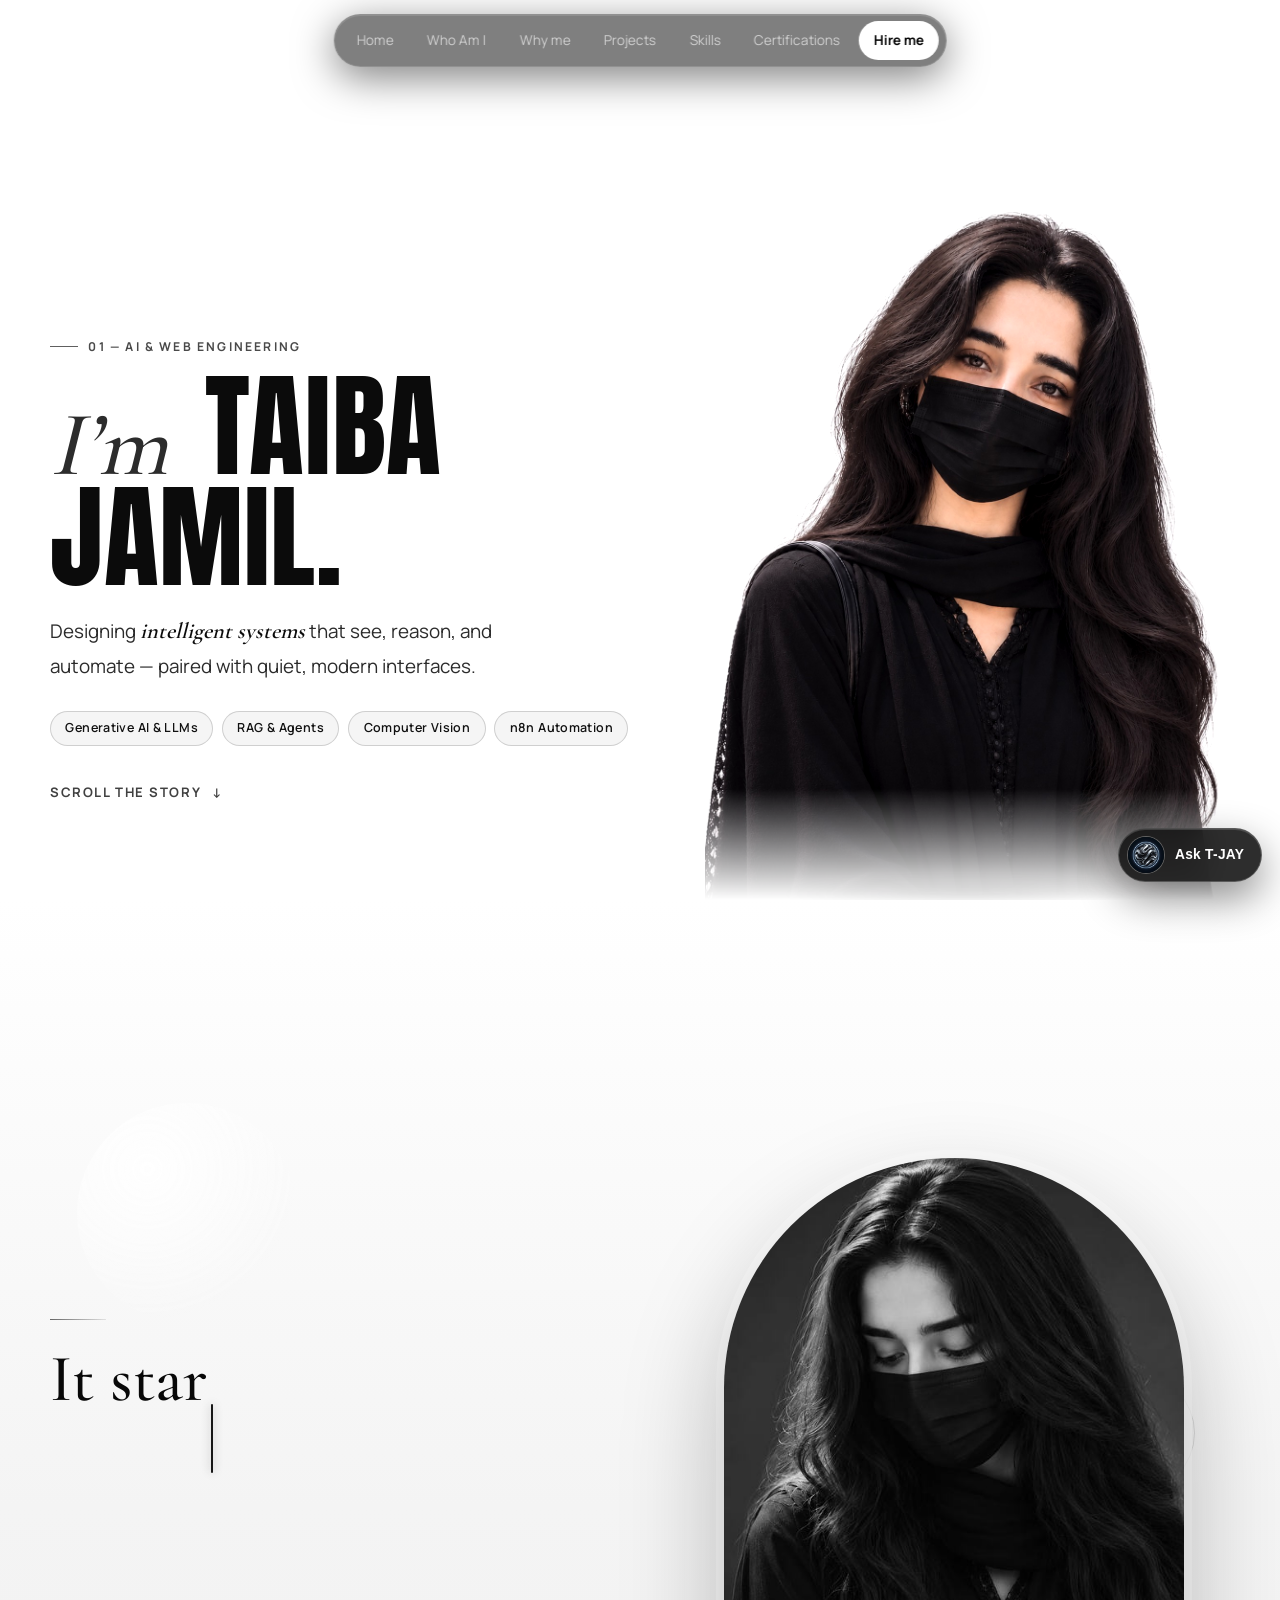
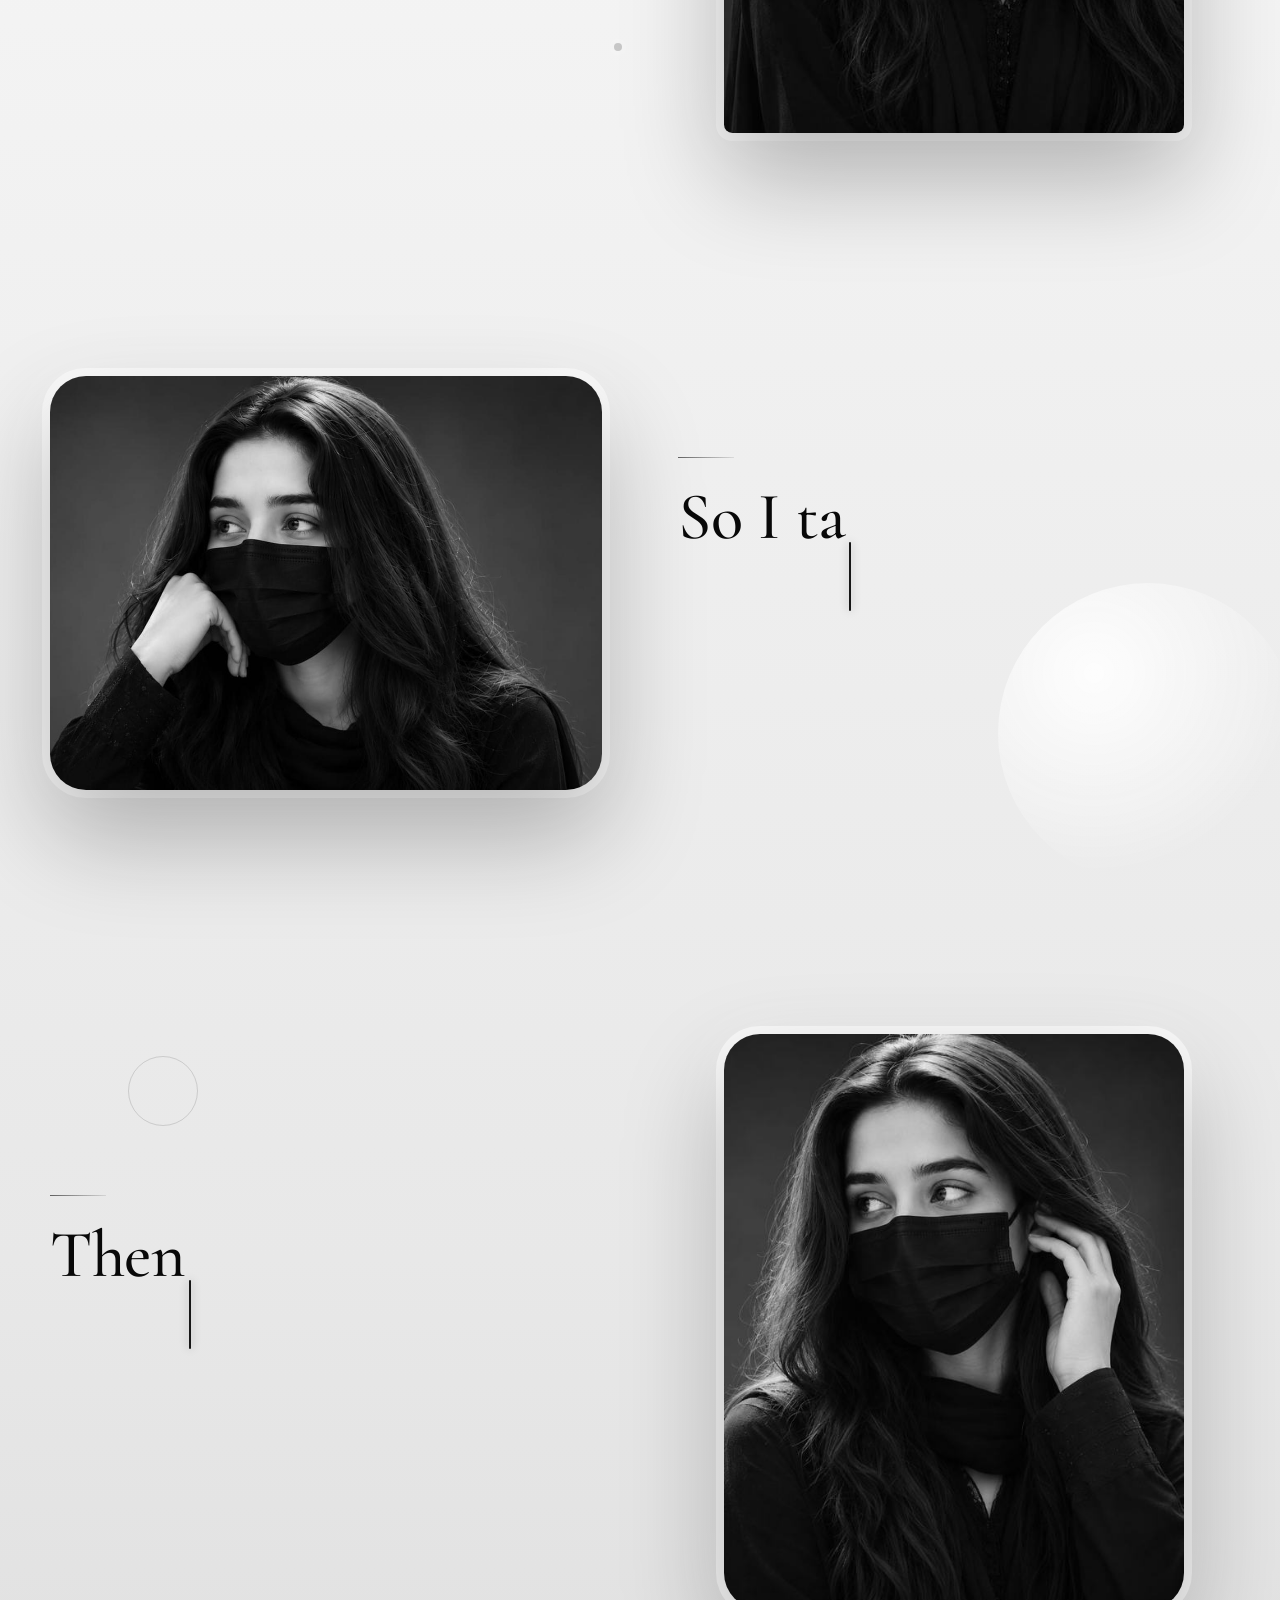
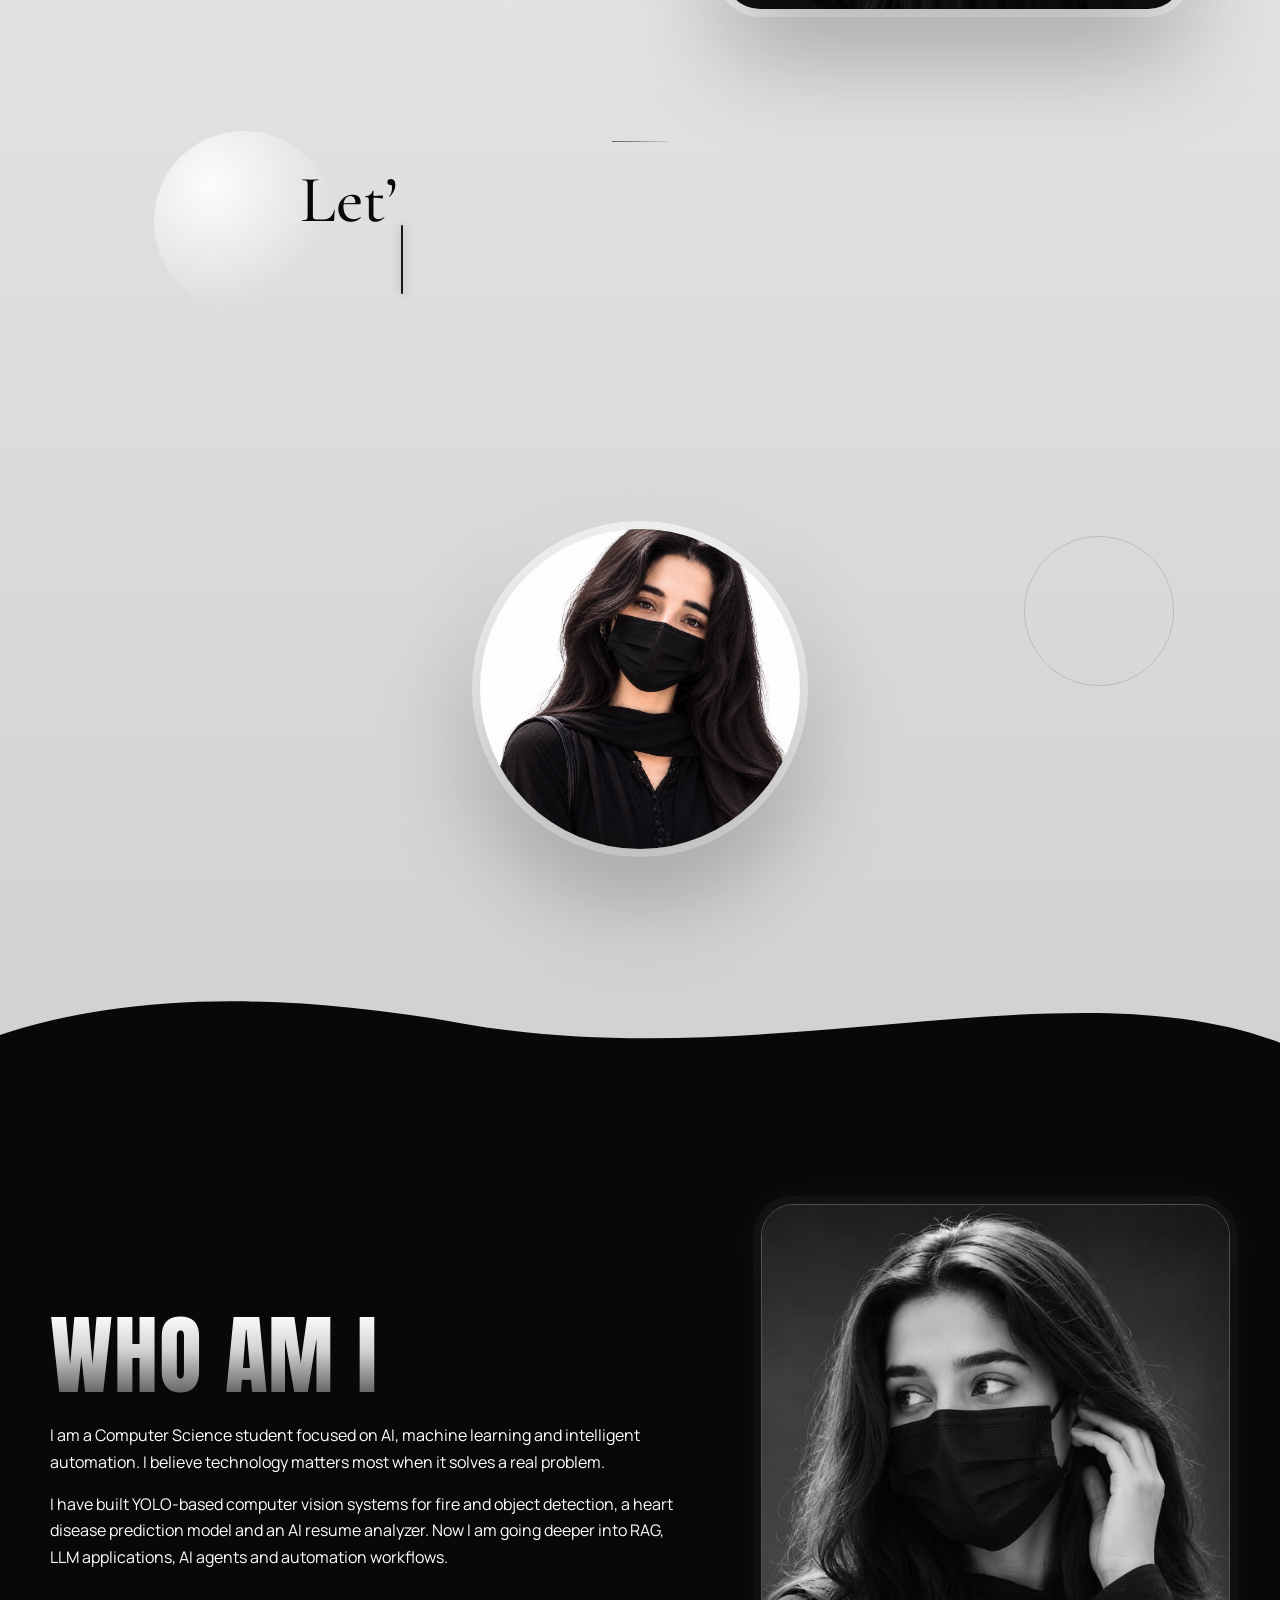
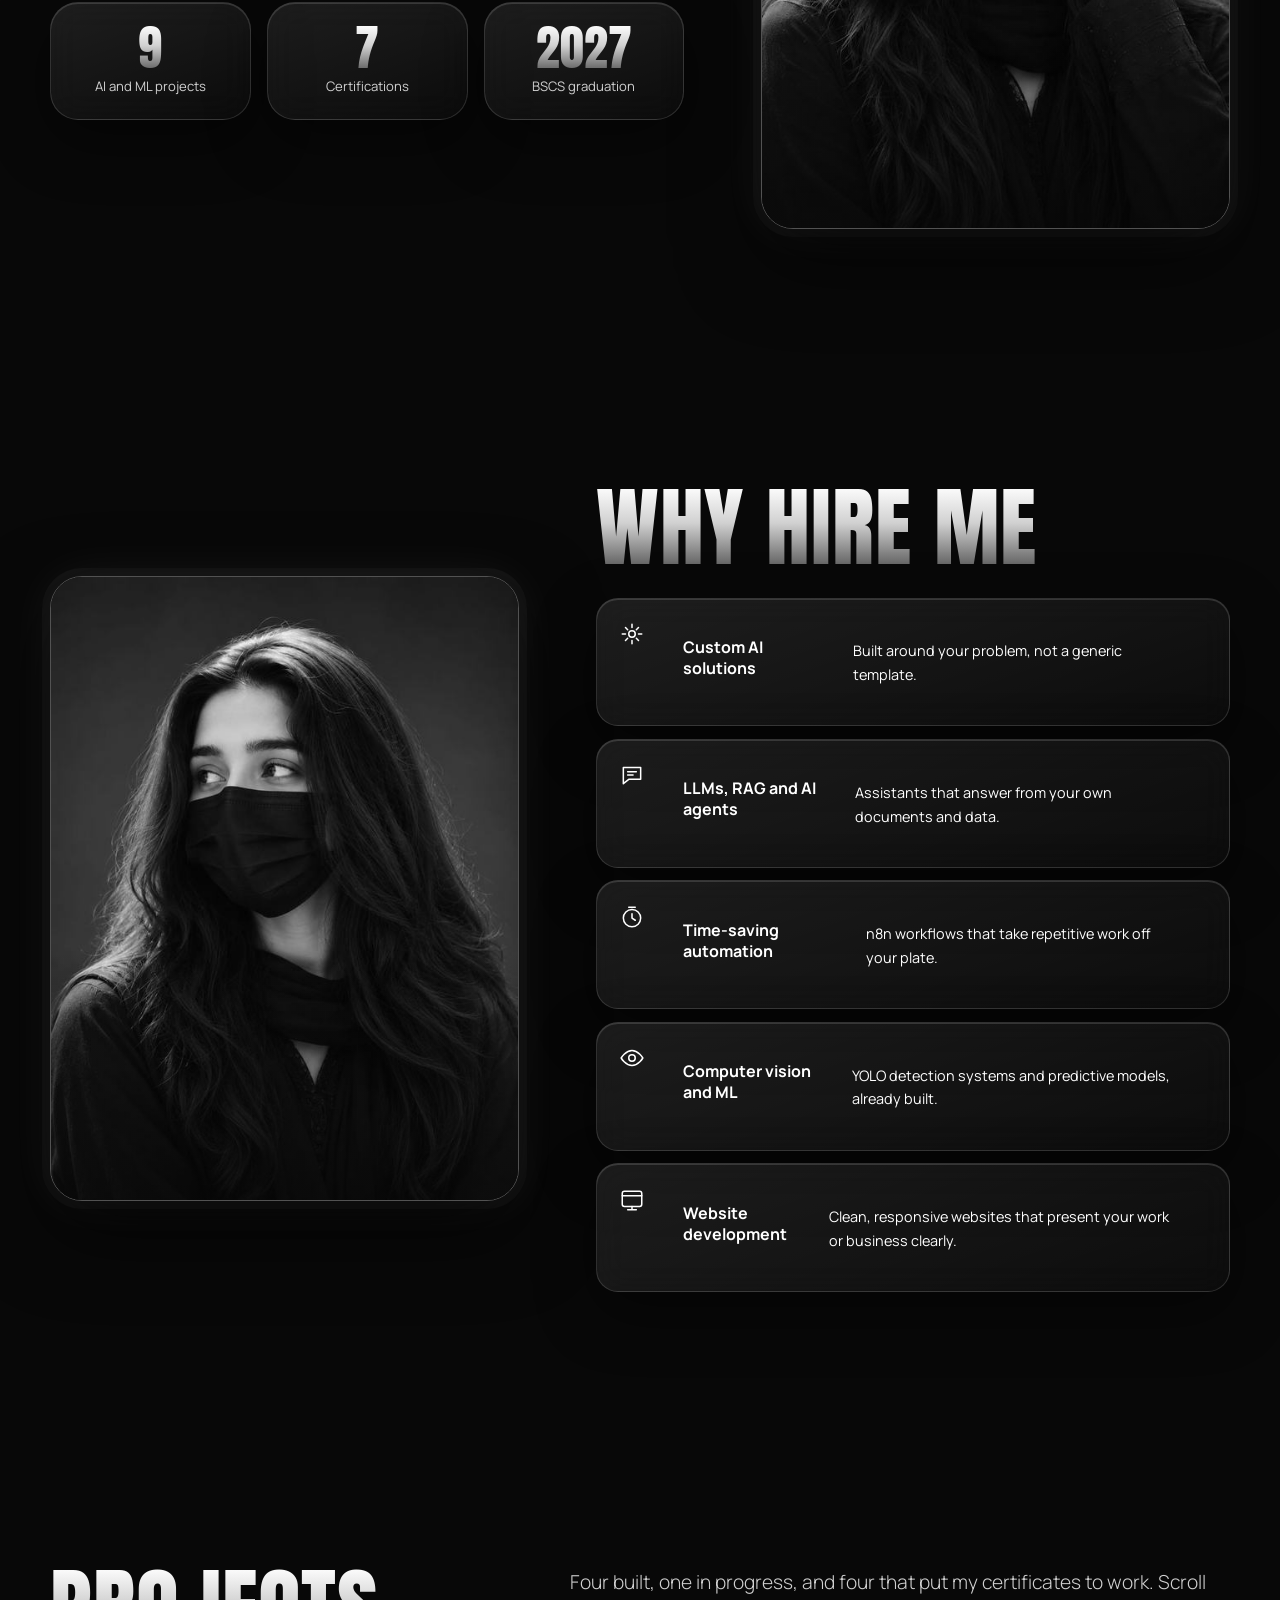
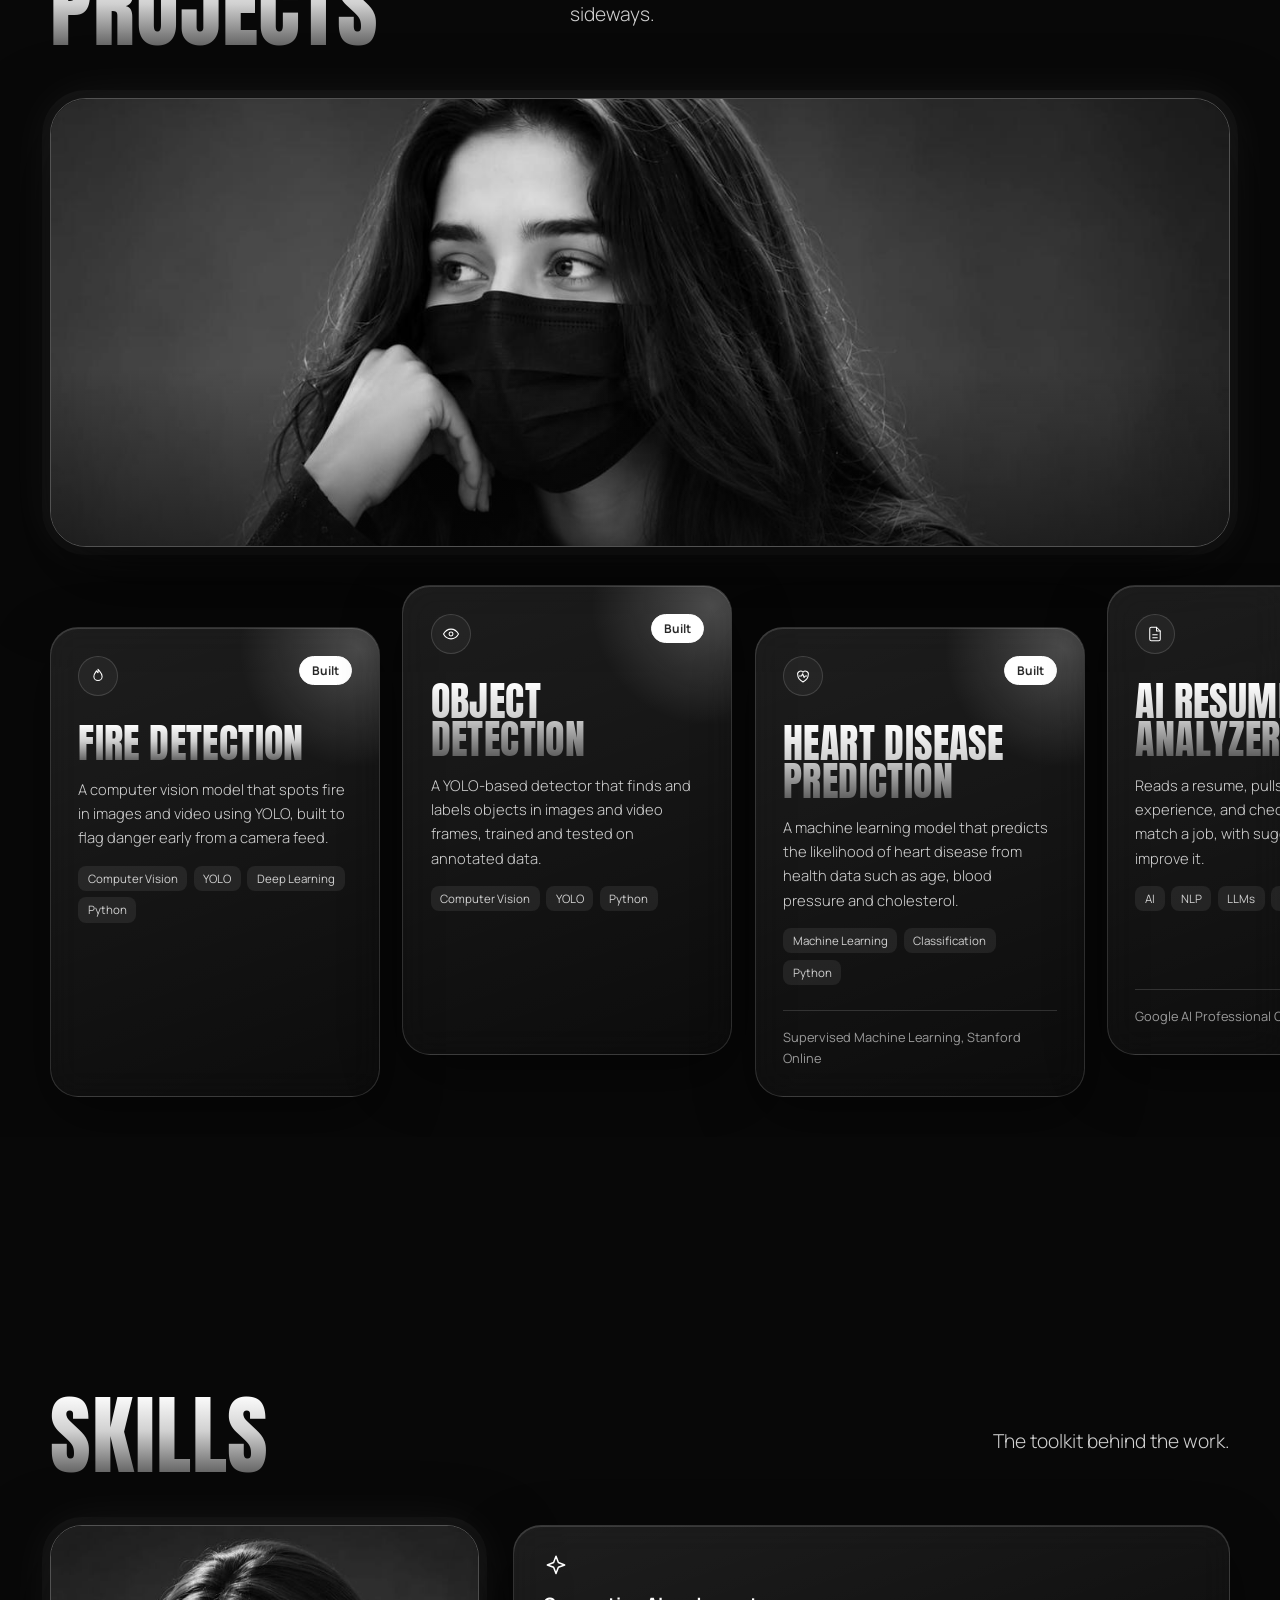
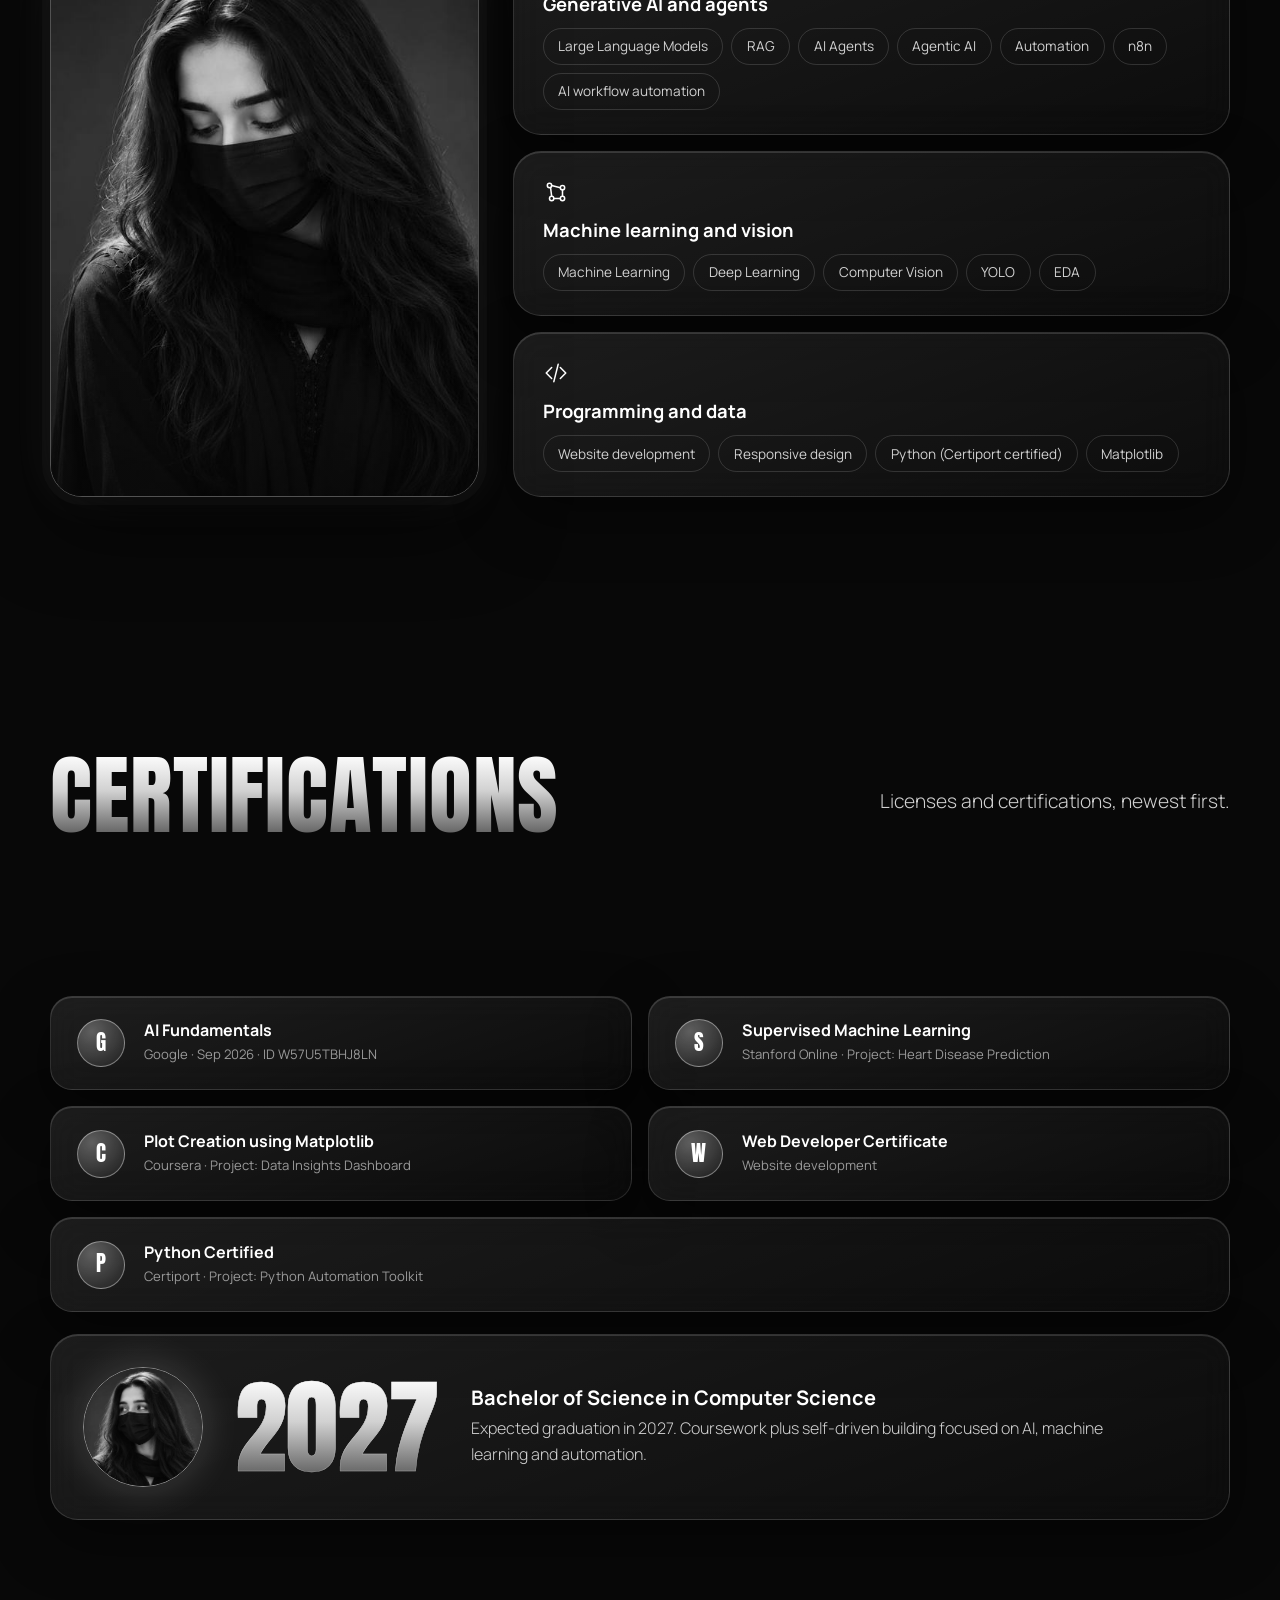
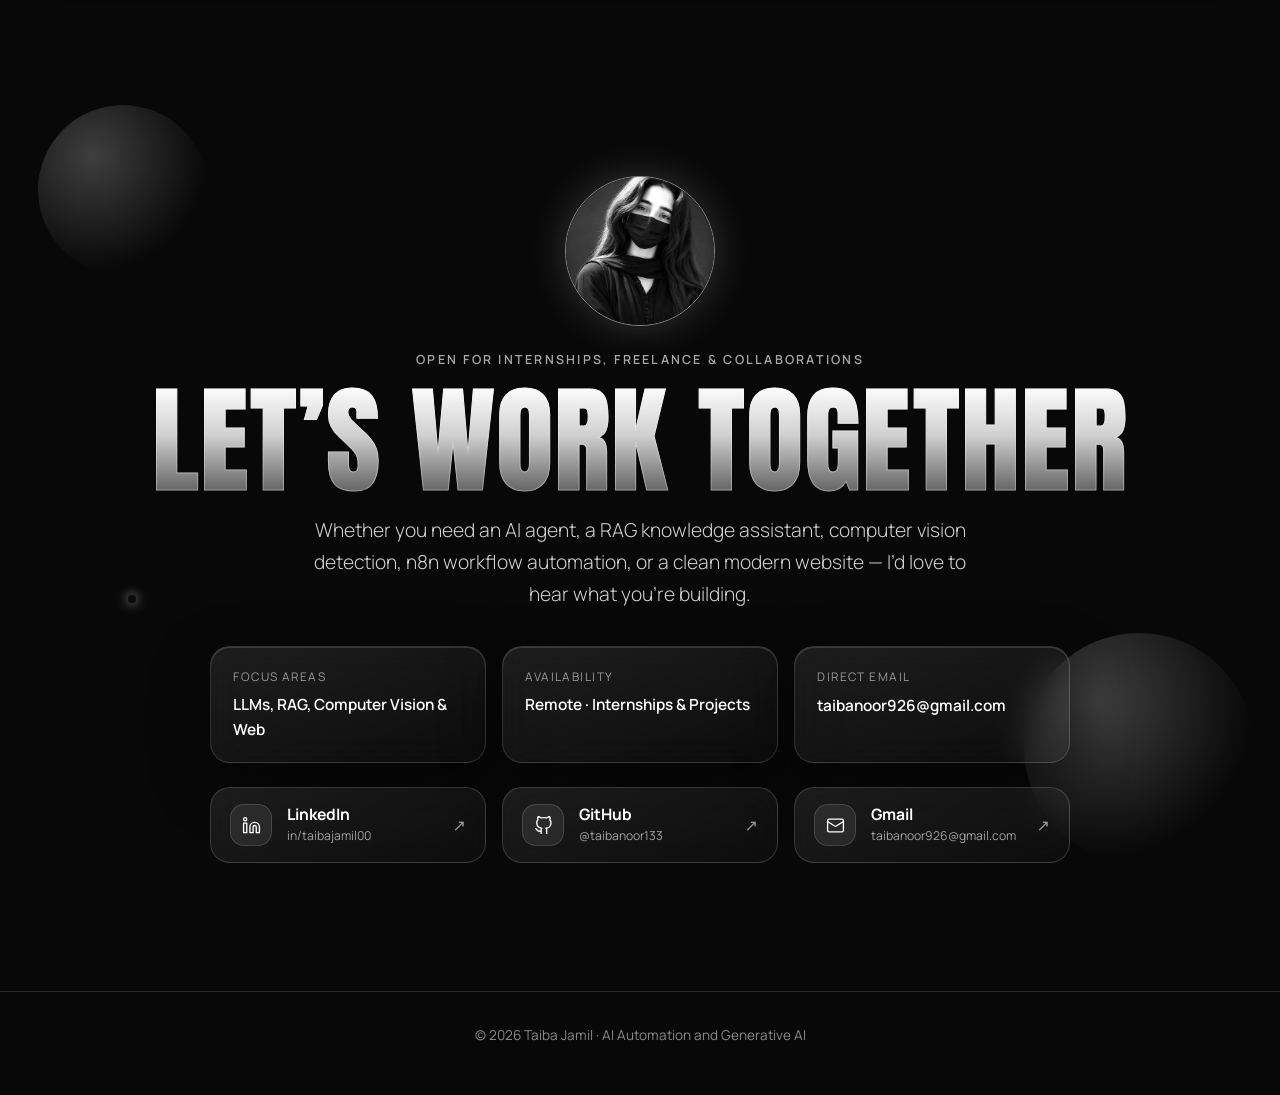
==== commit 862e04f6: "SEO: add robots.txt, sitemap.xml, canonical and og:url/og:image" ====
--- a/index.html
+++ b/index.html
@@ -15,6 +15,9 @@
 <meta name="twitter:title" content="Taiba Jamil — AI Automation &amp; Generative AI Developer">
 <meta name="twitter:description" content="Taiba Jamil — AI automation and generative AI developer. RAG systems, AI agents, computer vision, machine learning and clean, responsive websites.">
 <meta name="theme-color" content="#080808">
+<link rel="canonical" href="https://taiba-portfolio.pages.dev/">
+<meta property="og:url" content="https://taiba-portfolio.pages.dev/">
+<meta property="og:image" content="https://taiba-portfolio.pages.dev/assets/images/hero-portrait.jpg">
 <link rel="icon" href="assets/images/img-1-bd98dd71.svg">
 <noscript></noscript>
   <script type="application/ld+json">{"@context": "https://schema.org", "@type": "Person", "name": "Taiba Jamil", "jobTitle": "AI Automation & Generative AI Developer", "description": "AI automation and generative AI developer building RAG systems, AI agents, computer vision and clean responsive websites.", "knowsAbout": ["Artificial Intelligence", "Generative AI", "Large Language Models", "RAG", "AI Agents", "Machine Learning", "Computer Vision", "YOLO", "Python", "n8n", "Website Development"]}</script>
